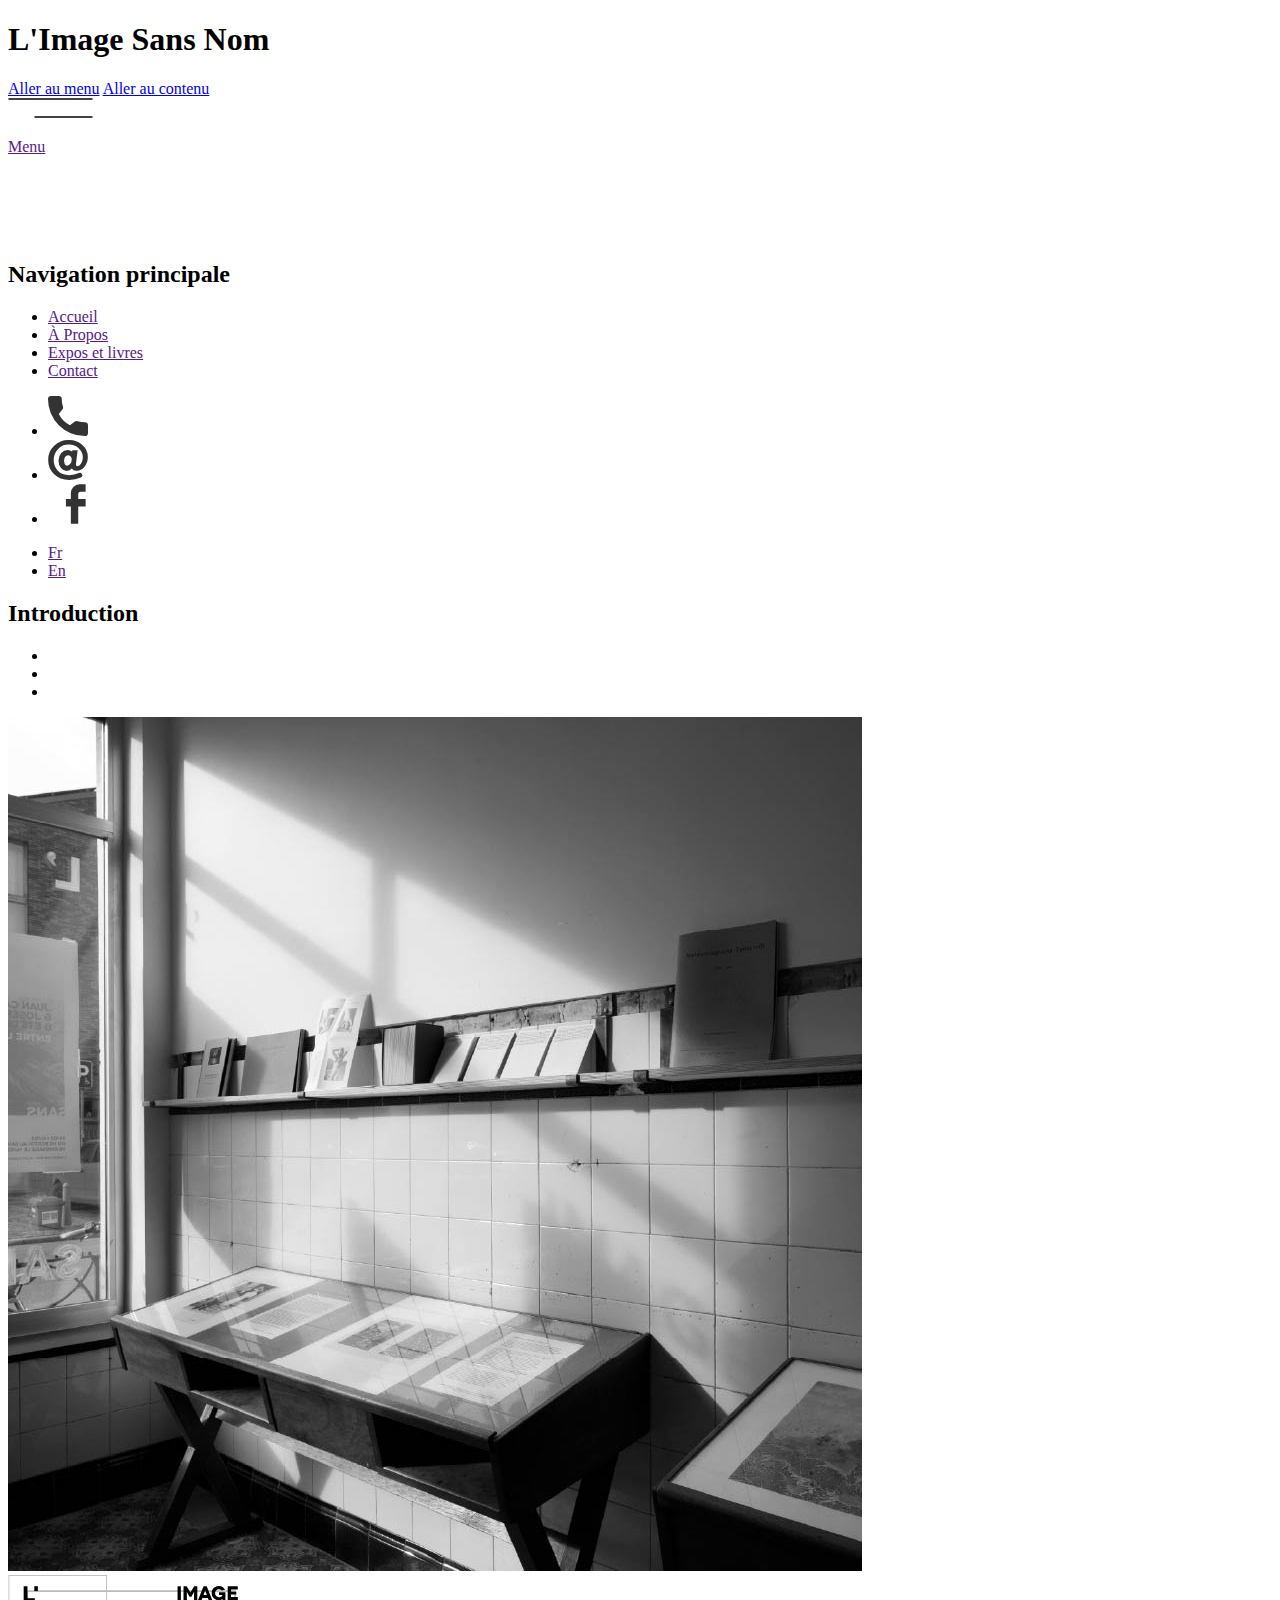
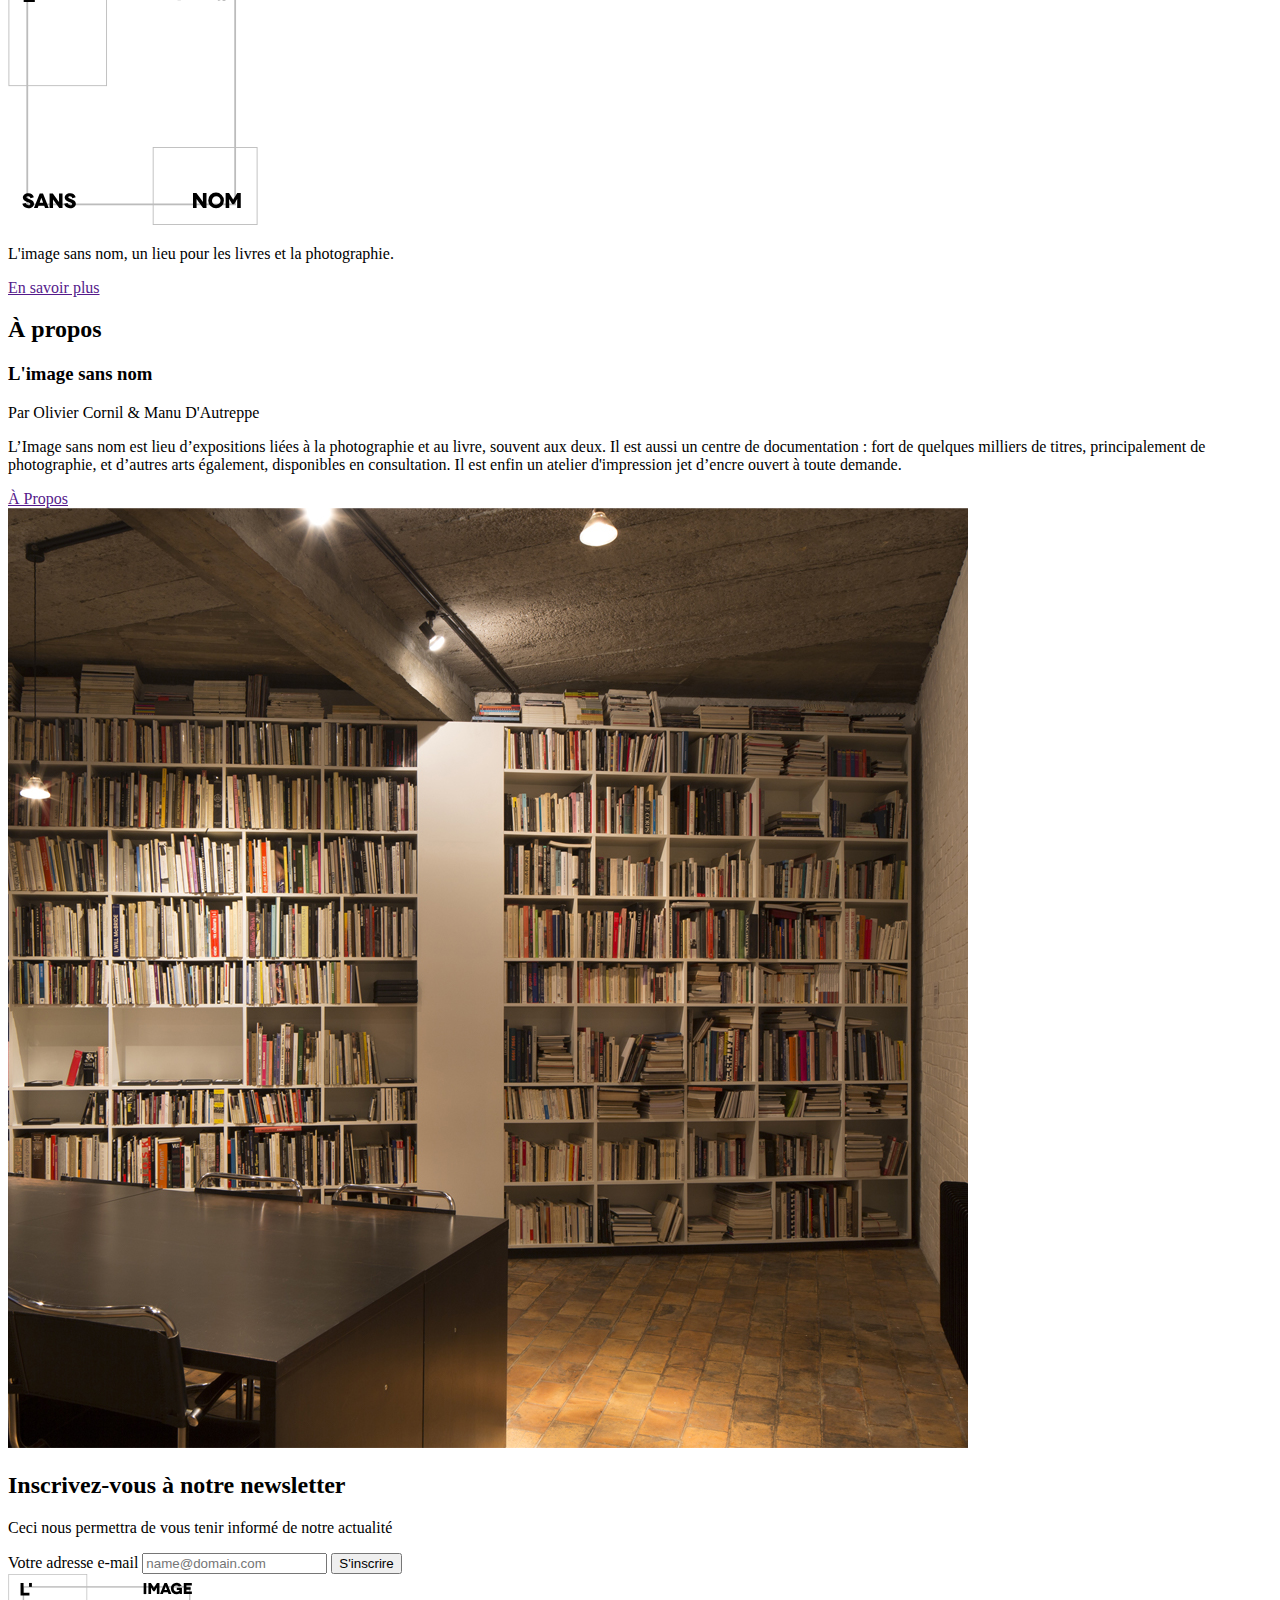
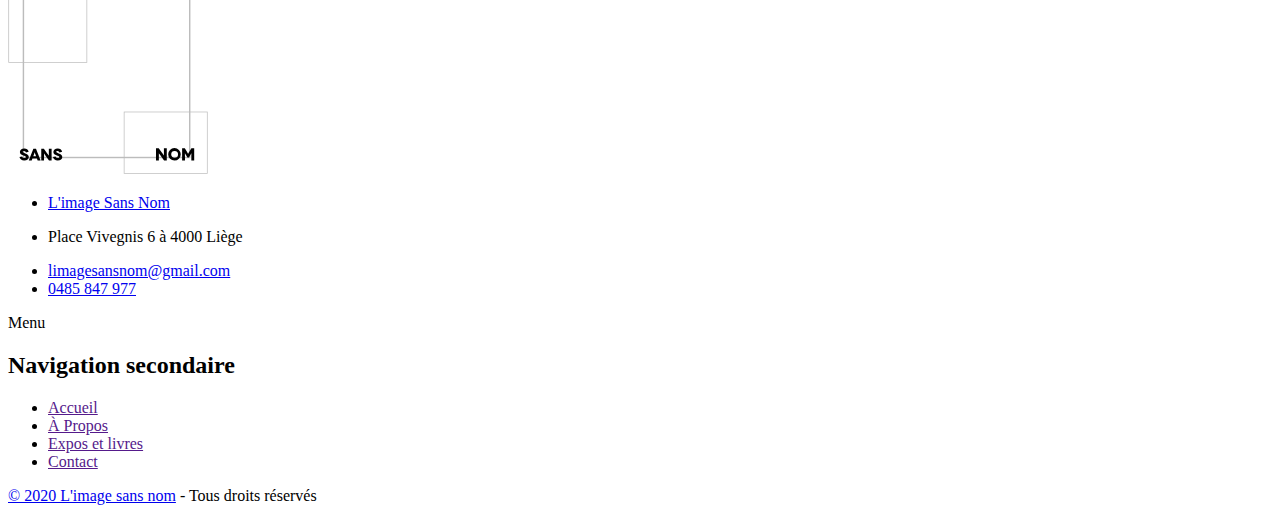
==== index.html @ 312d022f "index html with microdata" ====
<!DOCTYPE html>
<html lang="fr">
<head>
    <title>L'image sans nom - Accueil></title>
    <meta charset="UTF-8">
    <meta name="viewport"
          content="width=device-width, user-scalable=no, initial-scale=1.0, shrink-to-fit=no">
    <!--[if IE]>
    <meta http-equiv="X-UA-Compatible" content="IE=edge">
    <![endif]-->
    <meta name="author" content="Goran Schyns">
    <meta name="description"
          content="L’Image sans nom est lieu d’expositions liées à la photographie et au livre, souvent aux deux.">
    <meta name="keywords" content="L'image sans nom, photographie, livre, Liège, impression">
    <link rel="icon" href=""> <!-- Insérer le chemin vers l'icon .png -->
    <link rel="apple-touch-icon-precomposed" href=""> <!-- Insérer le chemin vers l'icon .png -->
    <!--[if IE]>
    <link rel="shortcut icon" href="">
    <![endif]-->  <!-- Insérer le chemin vers l'icon .ico -->
    <link rel="stylesheet" href=""> <!-- Insérer le chemin vers le css -->
</head>
<body>
<header>
    <h1 class="invisible">L'Image Sans Nom</h1>
    <div class="skip-links">
        <a href="#nav">Aller au menu</a>
        <a href="#main">Aller au contenu</a>
    </div>
    <div class="menu-link">
        <a href="">
            <svg id="Calque_1" data-name="Calque 1" xmlns="http://www.w3.org/2000/svg" viewBox="0 0 84 20" width="85"
                 height="20">
                <defs>
                    <style>.cls-1 {
                        fill: none;
                        stroke: #434343;
                        stroke-width: 2px;
                    }</style>
                </defs>
                <line id="Ligne_12" data-name="Ligne 12" class="cls-1" y1="1" x2="84" y2="1"/>
                <line id="Ligne_13" data-name="Ligne 13" class="cls-1" x1="26" y1="19" x2="84" y2="19"/>
            </svg>
            <p class="menu-link__text">Menu</p>
        </a>
    </div>
    <div class="hidden-side hidden">
        <svg id="Calque_2" data-name="Calque 2" xmlns="http://www.w3.org/2000/svg" viewBox="0 0 68.65 54.37" width="65"
             height="65">
            <defs>
                <style>.cls-2 {
                    fill: none;
                    stroke: #fff;
                    stroke-width: 2px;
                }</style>
            </defs>
            <line id="Ligne_15" data-name="Ligne 15" class="cls-2" x1="0.62" y1="53.59" x2="68.03" y2="0.79"/>
            <line id="Ligne_16" data-name="Ligne 16" class="cls-2" x1="0.62" y1="0.79" x2="68.03" y2="53.59"/>
        </svg>
        <div class="menu" id="nav">
            <nav class="main-nav">
                <h2 class="invisible">Navigation principale</h2>
                <ul class="main-nav__list">
                    <li class="main-nav__item">
                        <a href="" class="main-nav__link active " title="Accueil">Accueil</a>
                    </li>
                    <li>
                        <a href="" class="main-nav__link" title="À propos">À Propos</a>
                    </li>
                    <li>
                        <a href="" class="main-nav__link" title="Expos et livres">Expos et livres</a>
                    </li>
                    <li>
                        <a href="" class="main-nav__link" title="Contact">Contact</a>
                    </li>
                </ul>
            </nav>
        </div>
        <div class="social-networks">
            <ul class="social-networks__list">
                <li class="social-networks__item">
                    <a href="tel:+320485847977" class="social-networks__link" title="Téléphone">
                        <svg id="Calque_3" data-name="Calque 3" xmlns="http://www.w3.org/2000/svg"
                             viewBox="0 0 37.3 37.3" width="40" height="40">
                            <defs>
                                <style>.cls-3 {
                                    fill: #333;
                                }</style>
                            </defs>
                            <path class="cls-3"
                                  d="M35.74,25.24a21.46,21.46,0,0,1-6.65-1.06,2.86,2.86,0,0,0-.92-.15,2.92,2.92,0,0,0-2,.77L21.94,28A23.3,23.3,0,0,1,11.52,17.55l3.07-4.09a3,3,0,0,0,.74-3.05,21.23,21.23,0,0,1-1.06-6.66,3,3,0,0,0-3-3H4.43a3,3,0,0,0-3,3,34.34,34.34,0,0,0,34.31,34.3,3,3,0,0,0,3-3V28.23A3,3,0,0,0,35.74,25.24Z"
                                  transform="translate(-1.43 -0.75)"/>
                        </svg>
                    </a>
                </li>
                <li class="social-networks__item">
                    <a href="mailto:limagesansnom@gmail.com" class="social-networks__link" title="E-mail">
                        <svg id="Calque_4" data-name="Calque 4" xmlns="http://www.w3.org/2000/svg"
                             viewBox="0 0 37.55 37.89" width="40" height="40">
                            <defs>
                                <style>.cls-4 {
                                    fill: #333;
                                }</style>
                            </defs>
                            <path class="cls-4"
                                  d="M33.26,6.2A18.32,18.32,0,0,0,20.38,1.43,19.29,19.29,0,0,0,6.6,6.86,18.05,18.05,0,0,0,.9,20.38,18.56,18.56,0,0,0,6.32,33.72c3.6,3.71,8.52,5.59,14.62,5.59A27.65,27.65,0,0,0,31.81,37a2.33,2.33,0,0,0,1.25-3,2.28,2.28,0,0,0-2.14-1.44,2.23,2.23,0,0,0-.92.19,23.06,23.06,0,0,1-9.07,2,17.06,17.06,0,0,1-6.25-1.07A12.24,12.24,0,0,1,10,30.48,14.61,14.61,0,0,1,6.15,20.41a15.79,15.79,0,0,1,1-5.77,14.31,14.31,0,0,1,3.11-4.72A13.79,13.79,0,0,1,20.45,5.71a13.56,13.56,0,0,1,9.38,3.46,11.52,11.52,0,0,1,2.87,3.9,11.92,11.92,0,0,1,1,4.79,9.85,9.85,0,0,1-1.76,6c-1.16,1.58-2.38,2.38-3.64,2.38-.68,0-1-.37-1-1.1A20.75,20.75,0,0,1,27.37,23l1.44-11.76H23.87l-.32,1.15a6.43,6.43,0,0,0-4.14-1.54,8,8,0,0,0-6.12,2.84A10.57,10.57,0,0,0,10.75,21a10.58,10.58,0,0,0,2.26,7,6.87,6.87,0,0,0,5.43,2.69,6.22,6.22,0,0,0,4.85-2.38,5,5,0,0,0,4.47,2.28,9.56,9.56,0,0,0,7.52-3.79,13.79,13.79,0,0,0,3.16-9.13A15.17,15.17,0,0,0,33.26,6.2ZM21.87,24a3.82,3.82,0,0,1-3.13,1.76,2.25,2.25,0,0,1-2-1.3A6.34,6.34,0,0,1,16,21.23a6.46,6.46,0,0,1,1.07-3.85,3.17,3.17,0,0,1,2.65-1.47A3.29,3.29,0,0,1,22.13,17a4,4,0,0,1,1.06,2.93A6.72,6.72,0,0,1,21.87,24Z"
                                  transform="translate(-0.9 -1.42)"/>
                        </svg>
                    </a>
                </li>
                <li class="social-networks__item">
                    <a href="https://www.facebook.com/limagesansnom/" class="social-networks__link" title="Facebook">
                        <svg id="Calque_5" data-name="Calque 5" xmlns="http://www.w3.org/2000/svg" viewBox="0 0 40 40"
                             width="40" height="40">
                            <defs>
                                <style>.cls-5 {
                                    fill: #333;
                                }

                                .cls-6 {
                                    opacity: 0;
                                }</style>
                            </defs>
                            <path class="cls-5"
                                  d="M22.85,8.94v6.15H17.92v7.38h4.93V39.71h7.38V22.47h7.39V15.09H30.23V9.89a2.32,2.32,0,0,1,2.46-2.18h4.93V.32H31.46A8.72,8.72,0,0,0,22.85,8.94Z"/>
                            <rect class="cls-6" width="40" height="40"/>
                        </svg>
                    </a>
                </li>
            </ul>
        </div>
        <div class="lang">
            <ul class="lang__list">
                <li class="lang__item">
                    <a href="" class="lang__link" title="Français">Fr</a>
                </li>
                <li class="lang__item">
                    <span lang="en"><a href="" class="lang__link" title="English">En</a></span>
                </li>
            </ul>
        </div>
    </div>
</header>
<main id="main">
    <div class="gray-background"></div>
    <div class="intro">
        <h2 class="invisible"> Introduction</h2>
        <div class="intro-images">
            <div class="intro-images__nav">
                <ul class="intro-images__list">
                    <li class="intro-images__item">
                        <a href="" title="Image numéro 1" class="active intro-images__link"></a>
                    </li>
                    <li class="intro-images__item">
                        <a href="" title="Image numéro 2" class="intro-images__link"></a>
                    </li>
                    <li class="intro-images__item">
                        <a href="" title="Image numéro 3" class="intro-images__link"></a>
                    </li>
                </ul>
            </div>
            <div class="intro-images__image">
                <img src="./src/img/intro-img1.jpg" alt="Les locaux de L'Image Sans Nom" height="854" width="854">
            </div>
        </div>
        <div class="intro-logo">
            <svg id="Calque_6" data-name="Calque 6" xmlns="http://www.w3.org/2000/svg" viewBox="0 0 278 279" width="250"
                 height="250">
                <defs>
                    <style>.cls-7, .cls-8, .cls-9 {
                        fill: none;
                    }

                    .cls-8, .cls-9 {
                        stroke: #bcbcbc;
                    }

                    .cls-8 {
                        stroke-width: 2px;
                    }

                    .cls-10 {
                        isolation: isolate;
                    }</style>
                </defs>
                <g id="Groupe_13" data-name="Groupe 13">
                    <g id="Groupe_1" data-name="Groupe 1">
                        <g id="Rectangle_30" data-name="Rectangle 30">
                            <rect class="cls-7" x="20" y="17" width="234" height="240"/>
                            <rect class="cls-8" x="21" y="18" width="232" height="238"/>
                        </g>
                        <g id="Rectangle_31" data-name="Rectangle 31">
                            <rect class="cls-7" width="110" height="124"/>
                            <rect class="cls-9" x="0.5" y="0.5" width="109" height="123"/>
                        </g>
                        <g id="Rectangle_32" data-name="Rectangle 32">
                            <rect class="cls-7" x="161" y="192" width="117" height="87"/>
                            <rect class="cls-9" x="161.5" y="192.5" width="116" height="86"/>
                        </g>
                    </g>
                    <g id="Groupe_2" data-name="Groupe 2">
                        <g id="L_" data-name="L " class="cls-10">
                            <g class="cls-10">
                                <path d="M40.42,36.33v3.92H28V22.75h4.2V36.33Z" transform="translate(-11 -10.25)"/>
                                <path d="M39.87,22.75H43.8v5.43H39.87Z" transform="translate(-11 -10.25)"/>
                            </g>
                        </g>
                        <g id="IMAGE" class="cls-10">
                            <g class="cls-10">
                                <path d="M199.72,38.25V22.85h3.69v15.4Z" transform="translate(-11 -10.25)"/>
                                <path d="M221.78,22.85v15.4h-3.63V34.49c0-3.66.14-5.46.11-5.46h0s-1.25,2.11-1.38,2.33l-1.81,3.08h-1.91l-1.81-3.08C211.2,31.14,210,29,210,29h0s.12,1.8.12,5.46v3.76H206.4V22.85h3.48l2.88,4.66c1.13,1.83,1.3,2.22,1.32,2.22h0s.19-.39,1.32-2.22l2.88-4.66Z"
                                      transform="translate(-11 -10.25)"/>
                                <path d="M233.58,35.83h-6.1l-.88,2.42h-4l6.16-15.4h3.5l6.16,15.4h-4Zm-1.19-3.24-1.1-3c-.33-.88-.73-2.27-.75-2.27h0s-.42,1.39-.75,2.27l-1.1,3Z"
                                      transform="translate(-11 -10.25)"/>
                                <path d="M249.94,37a6.14,6.14,0,0,1-4.18,1.56,7.85,7.85,0,0,1-8-8,8,8,0,0,1,15-3.92l-3.76,1a4.37,4.37,0,0,0-3.24-1.43,4,4,0,0,0-4.13,4.36A4.14,4.14,0,0,0,246,35a3.86,3.86,0,0,0,4-2.42v0h-4.05v-3h7.19v8.71h-3.17c0-1,0-1.23,0-1.25Z"
                                      transform="translate(-11 -10.25)"/>
                                <path d="M267,34.79v3.46H255.71V22.85h11.2V26.3H259.4v2.53h5.88v3.24H259.4v2.72Z"
                                      transform="translate(-11 -10.25)"/>
                            </g>
                        </g>
                        <g id="SANS" class="cls-10">
                            <g class="cls-10">
                                <path d="M35.68,259.26a2.81,2.81,0,0,0-2.78-2.09c-1.15,0-1.82.57-1.82,1.21,0,1.06,1.61,1.45,3.57,2.16,2.39.88,4.89,2.24,4.89,5,0,2.94-2.53,5-6.27,5a6.88,6.88,0,0,1-6.81-4.87l3.7-1a3.49,3.49,0,0,0,3.27,2.43c1.38,0,2-.64,2-1.42,0-1.29-1.88-1.61-4.18-2.48-1.94-.74-4.17-1.8-4.17-4.63,0-2.5,2.53-4.78,6-4.78a6.4,6.4,0,0,1,6.28,4.42Z"
                                      transform="translate(-11 -10.25)"/>
                                <path d="M50.91,267.72H44.54l-.92,2.53H39.46l6.43-16.1h3.66L56,270.25H51.83Zm-1.24-3.38-1.16-3.13c-.34-.92-.75-2.37-.78-2.37h0s-.44,1.45-.78,2.37l-1.15,3.13Z"
                                      transform="translate(-11 -10.25)"/>
                                <path d="M71.33,254.15v16.1H67.7l-3.29-4.49c-1.47-2-3.64-5.08-3.66-5.08h0s0,2.49,0,6v3.57H56.89v-16.1h3.63l3.43,4.6c1,1.38,3.49,4.85,3.52,4.85h0s0-2.85,0-5.77v-3.68Z"
                                      transform="translate(-11 -10.25)"/>
                                <path d="M82.37,259.26a2.81,2.81,0,0,0-2.78-2.09c-1.15,0-1.82.57-1.82,1.21,0,1.06,1.61,1.45,3.57,2.16,2.39.88,4.89,2.24,4.89,5,0,2.94-2.52,5-6.27,5a6.88,6.88,0,0,1-6.81-4.87l3.7-1a3.49,3.49,0,0,0,3.27,2.43c1.38,0,2-.64,2-1.42,0-1.29-1.88-1.61-4.18-2.48-1.94-.74-4.17-1.8-4.17-4.63,0-2.5,2.53-4.78,6-4.78a6.4,6.4,0,0,1,6.28,4.42Z"
                                      transform="translate(-11 -10.25)"/>
                            </g>
                        </g>
                        <g id="NOM" class="cls-10">
                            <g class="cls-10">
                                <path d="M232,253.45v16.8h-3.8l-3.43-4.68c-1.54-2.11-3.79-5.31-3.82-5.31h0s0,2.6,0,6.27v3.72h-4v-16.8h3.8l3.57,4.8c1.08,1.44,3.65,5.06,3.67,5.06h0s0-3,0-6v-3.84Z"
                                      transform="translate(-11 -10.25)"/>
                                <path d="M242.7,253.11a8.74,8.74,0,1,1-8.72,8.74A8.58,8.58,0,0,1,242.7,253.11Zm0,13.49a4.76,4.76,0,1,0-4.52-4.75A4.4,4.4,0,0,0,242.7,266.6Z"
                                      transform="translate(-11 -10.25)"/>
                                <path d="M270.25,253.45v16.8h-4v-4.11c0-4,.14-5.95.12-5.95h0s-1.36,2.31-1.51,2.55l-2,3.36h-2.08l-2-3.36c-.15-.24-1.49-2.55-1.51-2.55h0s.12,2,.12,5.95v4.11h-4v-16.8h3.79l3.15,5.09c1.22,2,1.41,2.42,1.44,2.42h0s.22-.43,1.44-2.42l3.15-5.09Z"
                                      transform="translate(-11 -10.25)"/>
                            </g>
                        </g>
                    </g>
                </g>
            </svg>
        </div>
        <div class="intro-text">
            <div class="intro-text__paragraph">
                <p class="mid-underline"><span class="bold">L'image sans nom</span>, un lieu pour les livres et la
                    photographie.</p>
            </div>
            <div class="intro-text__link">
                <a href="" class="arrow-down">En savoir plus</a>
            </div>
        </div>
    </div>
    <div class="about">
        <h2 class="invisible">À propos</h2>
        <div class="about__text">
            <div class="about__intro">
                <h3 class="mid-underline bold">L'image sans nom</h3>
                <p class="small italic">Par Olivier Cornil & Manu D'Autreppe</p>
            </div>
            <div class="about__main">
                <p>L’Image sans nom est lieu d’expositions liées
                    à la photographie et au livre, souvent aux
                    deux. Il est aussi un centre de
                    documentation : fort de quelques milliers de
                    titres, principalement de photographie, et
                    d’autres arts également, disponibles en
                    consultation. Il est enfin un atelier
                    d'impression jet d’encre ouvert à toute
                    demande.</p>
            </div>
            <div class="about__link">
                <a href="" class="arrow-right">
                    À Propos
                </a>
            </div>
        </div>
        <div class="about__img">
            <img src="./src/img/about-img.jpg" alt="Bibliothèque de L'image Sans Nom" height="940" width="960">
        </div>
    </div>
</main>
<footer>
    <div class="subsription">
        <h2 class="subscription__title">Inscrivez-vous à notre newsletter</h2>
        <p class="subscription__intro italic">Ceci nous permettra de vous tenir informé de notre actualité</p>
        <div class="subscription__form">
            <form action="#">
                <label for="email" class="invisible">Votre adresse e-mail</label>
                <input type="email" id="email" name="email" placeholder="name@domain.com">
                <input type="submit" value="S'inscrire">
            </form>
        </div>
    </div>
    <div class="footer__main">
        <div class="footer__logo">
            <svg id="Calque_6" data-name="Calque 6" xmlns="http://www.w3.org/2000/svg" viewBox="0 0 278 279" width="200"
                 height="200">
                <defs>
                    <style>.cls-7, .cls-8, .cls-9 {
                        fill: none;
                    }

                    .cls-8, .cls-9 {
                        stroke: #bcbcbc;
                    }

                    .cls-8 {
                        stroke-width: 2px;
                    }

                    .cls-10 {
                        isolation: isolate;
                    }</style>
                </defs>
                <g id="Groupe_13" data-name="Groupe 13">
                    <g id="Groupe_1" data-name="Groupe 1">
                        <g id="Rectangle_30" data-name="Rectangle 30">
                            <rect class="cls-7" x="20" y="17" width="234" height="240"/>
                            <rect class="cls-8" x="21" y="18" width="232" height="238"/>
                        </g>
                        <g id="Rectangle_31" data-name="Rectangle 31">
                            <rect class="cls-7" width="110" height="124"/>
                            <rect class="cls-9" x="0.5" y="0.5" width="109" height="123"/>
                        </g>
                        <g id="Rectangle_32" data-name="Rectangle 32">
                            <rect class="cls-7" x="161" y="192" width="117" height="87"/>
                            <rect class="cls-9" x="161.5" y="192.5" width="116" height="86"/>
                        </g>
                    </g>
                    <g id="Groupe_2" data-name="Groupe 2">
                        <g id="L_" data-name="L " class="cls-10">
                            <g class="cls-10">
                                <path d="M40.42,36.33v3.92H28V22.75h4.2V36.33Z" transform="translate(-11 -10.25)"/>
                                <path d="M39.87,22.75H43.8v5.43H39.87Z" transform="translate(-11 -10.25)"/>
                            </g>
                        </g>
                        <g id="IMAGE" class="cls-10">
                            <g class="cls-10">
                                <path d="M199.72,38.25V22.85h3.69v15.4Z" transform="translate(-11 -10.25)"/>
                                <path d="M221.78,22.85v15.4h-3.63V34.49c0-3.66.14-5.46.11-5.46h0s-1.25,2.11-1.38,2.33l-1.81,3.08h-1.91l-1.81-3.08C211.2,31.14,210,29,210,29h0s.12,1.8.12,5.46v3.76H206.4V22.85h3.48l2.88,4.66c1.13,1.83,1.3,2.22,1.32,2.22h0s.19-.39,1.32-2.22l2.88-4.66Z"
                                      transform="translate(-11 -10.25)"/>
                                <path d="M233.58,35.83h-6.1l-.88,2.42h-4l6.16-15.4h3.5l6.16,15.4h-4Zm-1.19-3.24-1.1-3c-.33-.88-.73-2.27-.75-2.27h0s-.42,1.39-.75,2.27l-1.1,3Z"
                                      transform="translate(-11 -10.25)"/>
                                <path d="M249.94,37a6.14,6.14,0,0,1-4.18,1.56,7.85,7.85,0,0,1-8-8,8,8,0,0,1,15-3.92l-3.76,1a4.37,4.37,0,0,0-3.24-1.43,4,4,0,0,0-4.13,4.36A4.14,4.14,0,0,0,246,35a3.86,3.86,0,0,0,4-2.42v0h-4.05v-3h7.19v8.71h-3.17c0-1,0-1.23,0-1.25Z"
                                      transform="translate(-11 -10.25)"/>
                                <path d="M267,34.79v3.46H255.71V22.85h11.2V26.3H259.4v2.53h5.88v3.24H259.4v2.72Z"
                                      transform="translate(-11 -10.25)"/>
                            </g>
                        </g>
                        <g id="SANS" class="cls-10">
                            <g class="cls-10">
                                <path d="M35.68,259.26a2.81,2.81,0,0,0-2.78-2.09c-1.15,0-1.82.57-1.82,1.21,0,1.06,1.61,1.45,3.57,2.16,2.39.88,4.89,2.24,4.89,5,0,2.94-2.53,5-6.27,5a6.88,6.88,0,0,1-6.81-4.87l3.7-1a3.49,3.49,0,0,0,3.27,2.43c1.38,0,2-.64,2-1.42,0-1.29-1.88-1.61-4.18-2.48-1.94-.74-4.17-1.8-4.17-4.63,0-2.5,2.53-4.78,6-4.78a6.4,6.4,0,0,1,6.28,4.42Z"
                                      transform="translate(-11 -10.25)"/>
                                <path d="M50.91,267.72H44.54l-.92,2.53H39.46l6.43-16.1h3.66L56,270.25H51.83Zm-1.24-3.38-1.16-3.13c-.34-.92-.75-2.37-.78-2.37h0s-.44,1.45-.78,2.37l-1.15,3.13Z"
                                      transform="translate(-11 -10.25)"/>
                                <path d="M71.33,254.15v16.1H67.7l-3.29-4.49c-1.47-2-3.64-5.08-3.66-5.08h0s0,2.49,0,6v3.57H56.89v-16.1h3.63l3.43,4.6c1,1.38,3.49,4.85,3.52,4.85h0s0-2.85,0-5.77v-3.68Z"
                                      transform="translate(-11 -10.25)"/>
                                <path d="M82.37,259.26a2.81,2.81,0,0,0-2.78-2.09c-1.15,0-1.82.57-1.82,1.21,0,1.06,1.61,1.45,3.57,2.16,2.39.88,4.89,2.24,4.89,5,0,2.94-2.52,5-6.27,5a6.88,6.88,0,0,1-6.81-4.87l3.7-1a3.49,3.49,0,0,0,3.27,2.43c1.38,0,2-.64,2-1.42,0-1.29-1.88-1.61-4.18-2.48-1.94-.74-4.17-1.8-4.17-4.63,0-2.5,2.53-4.78,6-4.78a6.4,6.4,0,0,1,6.28,4.42Z"
                                      transform="translate(-11 -10.25)"/>
                            </g>
                        </g>
                        <g id="NOM" class="cls-10">
                            <g class="cls-10">
                                <path d="M232,253.45v16.8h-3.8l-3.43-4.68c-1.54-2.11-3.79-5.31-3.82-5.31h0s0,2.6,0,6.27v3.72h-4v-16.8h3.8l3.57,4.8c1.08,1.44,3.65,5.06,3.67,5.06h0s0-3,0-6v-3.84Z"
                                      transform="translate(-11 -10.25)"/>
                                <path d="M242.7,253.11a8.74,8.74,0,1,1-8.72,8.74A8.58,8.58,0,0,1,242.7,253.11Zm0,13.49a4.76,4.76,0,1,0-4.52-4.75A4.4,4.4,0,0,0,242.7,266.6Z"
                                      transform="translate(-11 -10.25)"/>
                                <path d="M270.25,253.45v16.8h-4v-4.11c0-4,.14-5.95.12-5.95h0s-1.36,2.31-1.51,2.55l-2,3.36h-2.08l-2-3.36c-.15-.24-1.49-2.55-1.51-2.55h0s.12,2,.12,5.95v4.11h-4v-16.8h3.79l3.15,5.09c1.22,2,1.41,2.42,1.44,2.42h0s.22-.43,1.44-2.42l3.15-5.09Z"
                                      transform="translate(-11 -10.25)"/>
                            </g>
                        </g>
                    </g>
                </g>
            </svg>
        </div>
        <div class="footer__links">
            <ul class="links__list">
                <li class="links__item">
                    <a href="#" class="links__link">L'image Sans Nom</a>
                </li>
                <li class="links__item">
                    <p class="links__link">Place Vivegnis 6 à 4000 Liège</p>
                </li>
                <li class="links__item">
                    <a href="mailto:limagesansnom@gmail.com" class="links__link">limagesansnom@gmail.com</a>
                </li>
                <li class="links__item">
                    <a href="tel:0485847977" class="links__link">0485 847 977</a>
                </li>
            </ul>
        </div>
        <div class="footer__menu">
            <p class="menu__intro">Menu</p>
            <nav class="footer-nav">
                <h2 class="invisible">Navigation secondaire</h2>
                <ul class="footer-nav__list">
                    <li class="footer-nav__item">
                        <a href="" class="footer-nav__link" title="Accueil">Accueil</a>
                    </li>
                    <li>
                        <a href="" class="footer-nav__link" title="À propos">À Propos</a>
                    </li>
                    <li>
                        <a href="" class="footer-nav__link" title="Expos et livres">Expos et livres</a>
                    </li>
                    <li>
                        <a href="" class="footer-nav__link" title="Contact">Contact</a>
                    </li>
                </ul>
            </nav>
        </div>
        <div class="legal-text">
            <p><a href="#">© 2020 L'image sans nom</a> - Tous droits réservés</p>
        </div>
    </div>
</footer>
</body>
</html>
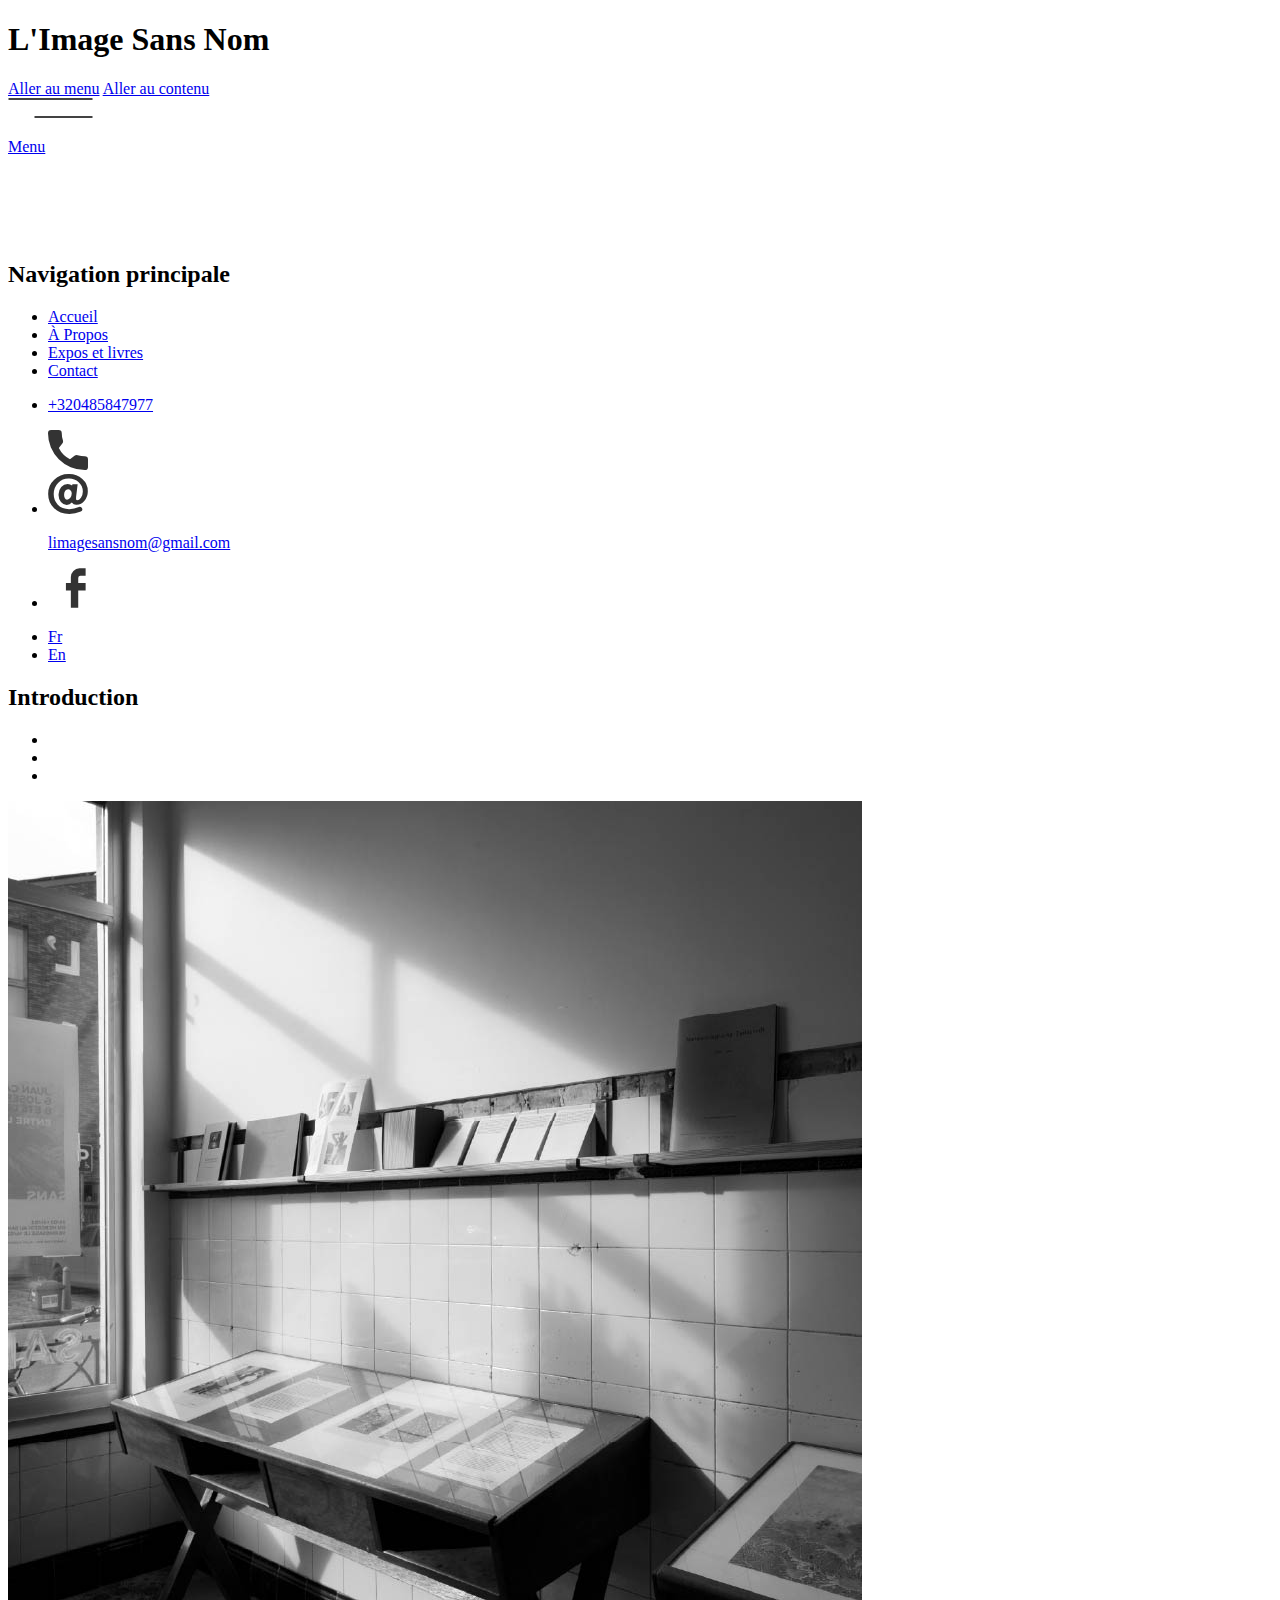
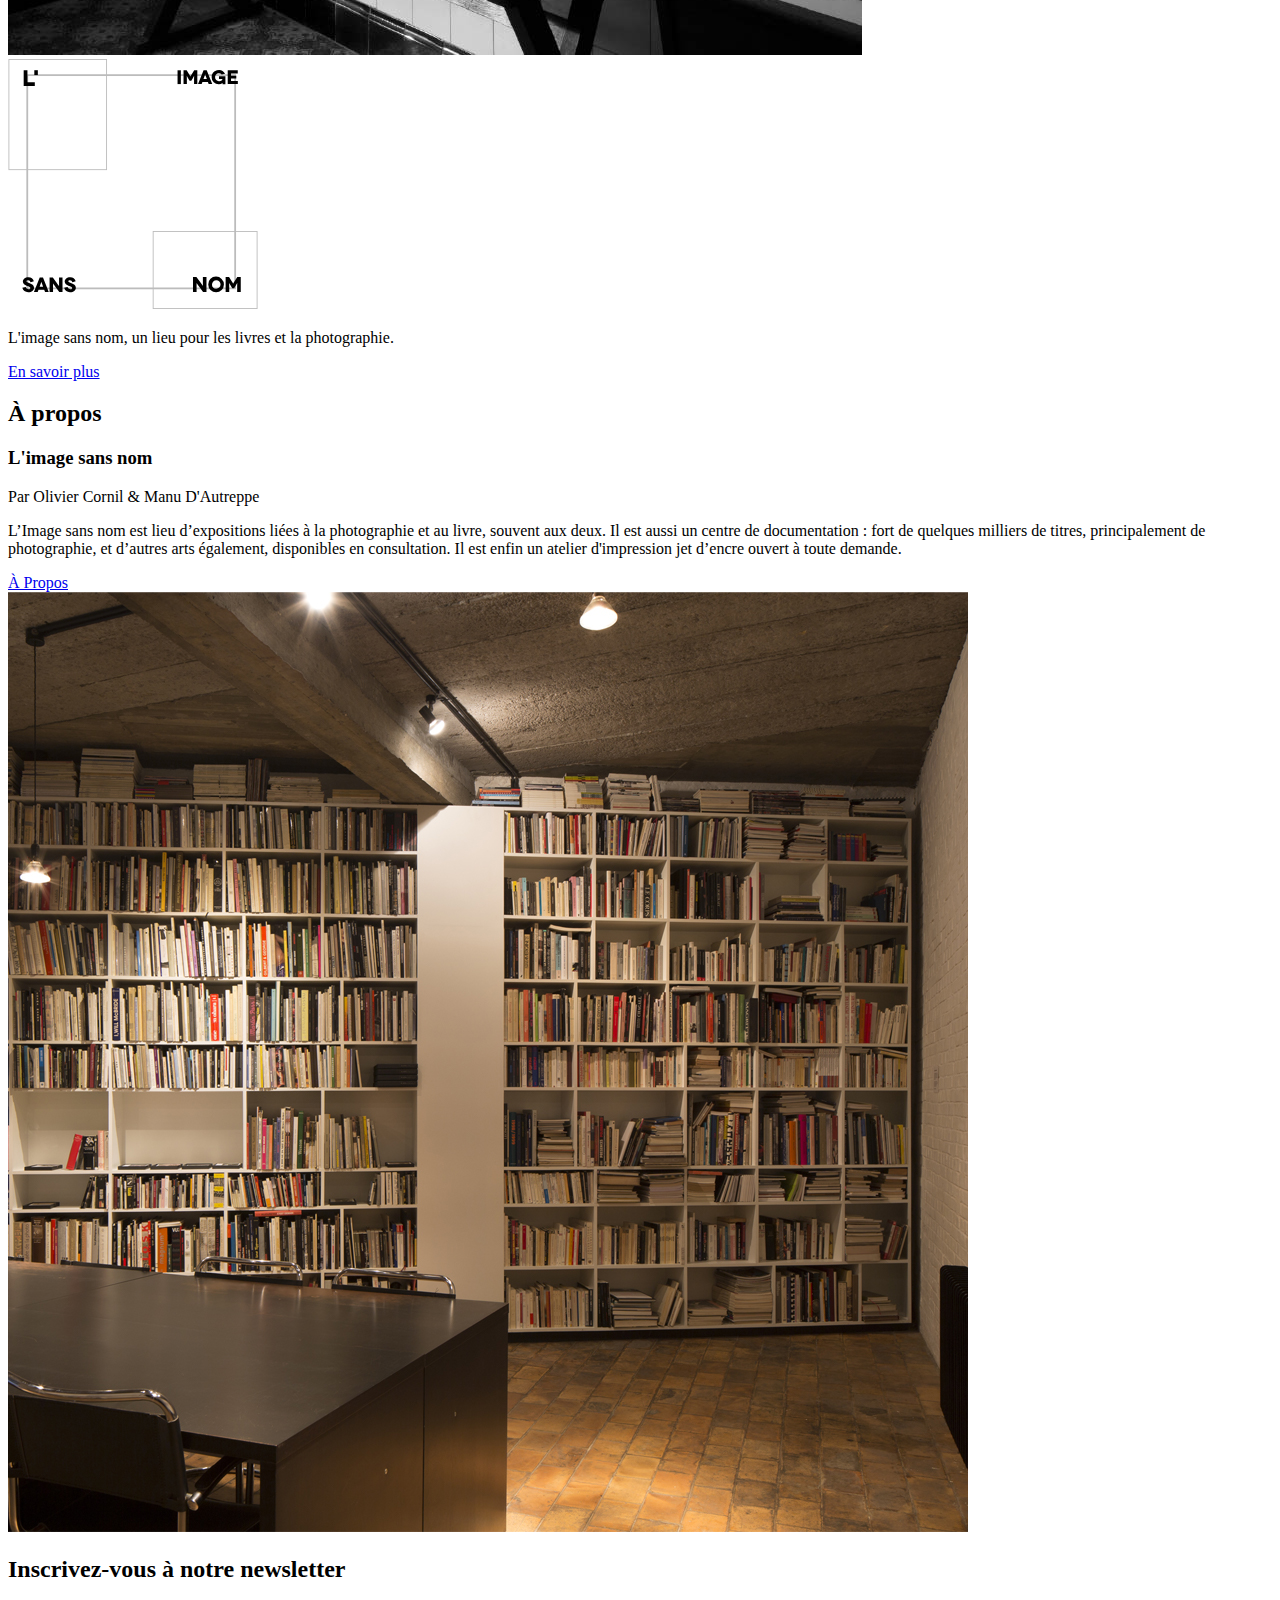
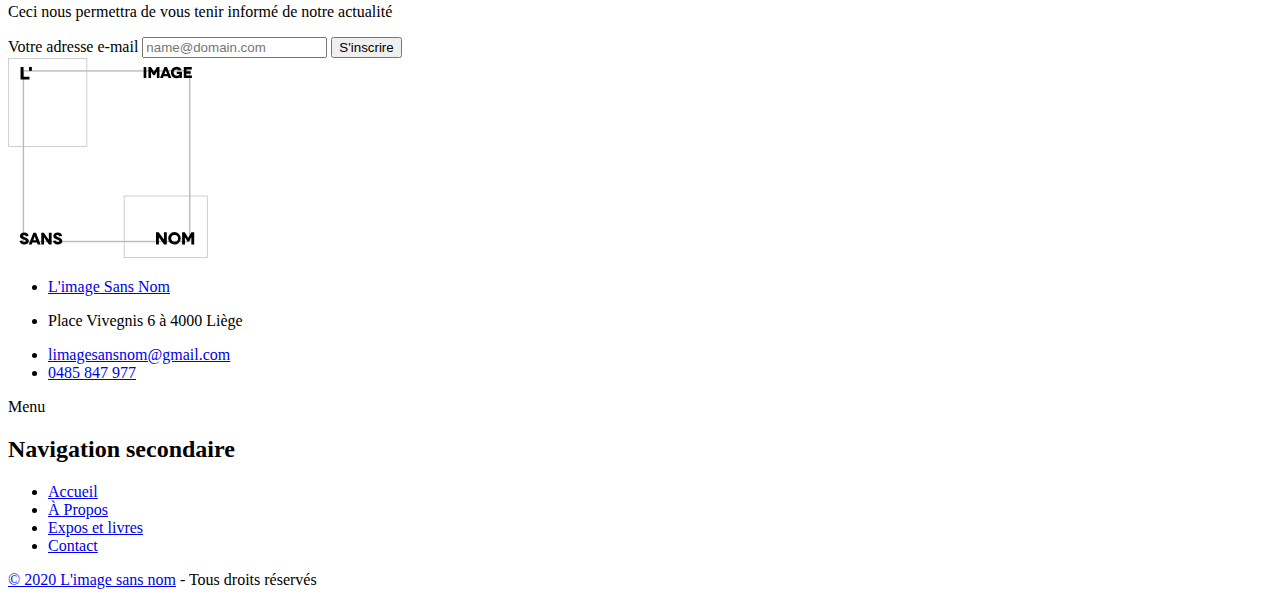
==== commit ae89be66: "index html with microdata" ====
--- a/index.html
+++ b/index.html
@@ -4,7 +4,7 @@
     <title>L'image sans nom - Accueil></title>
     <meta charset="UTF-8">
     <meta name="viewport"
-          content="width=device-width, user-scalable=no, initial-scale=1.0, shrink-to-fit=no">
+          content="width=device-width, initial-scale=1.0, shrink-to-fit=no">
     <!--[if IE]>
     <meta http-equiv="X-UA-Compatible" content="IE=edge">
     <![endif]-->
@@ -19,16 +19,16 @@
     <![endif]-->  <!-- Insérer le chemin vers l'icon .ico -->
     <link rel="stylesheet" href=""> <!-- Insérer le chemin vers le css -->
 </head>
-<body>
+<body itemscope itemtype="https://schema.org/Organization">
 <header>
-    <h1 class="invisible">L'Image Sans Nom</h1>
+    <h1 class="invisible" itemprop="name">L'Image Sans Nom</h1>
     <div class="skip-links">
         <a href="#nav">Aller au menu</a>
         <a href="#main">Aller au contenu</a>
     </div>
     <div class="menu-link">
-        <a href="">
-            <svg id="Calque_1" data-name="Calque 1" xmlns="http://www.w3.org/2000/svg" viewBox="0 0 84 20" width="85"
+        <a href="#">
+            <svg data-name="Calque 1" xmlns="http://www.w3.org/2000/svg" viewBox="0 0 84 20" width="85"
                  height="20">
                 <defs>
                     <style>.cls-1 {
@@ -37,14 +37,14 @@
                         stroke-width: 2px;
                     }</style>
                 </defs>
-                <line id="Ligne_12" data-name="Ligne 12" class="cls-1" y1="1" x2="84" y2="1"/>
-                <line id="Ligne_13" data-name="Ligne 13" class="cls-1" x1="26" y1="19" x2="84" y2="19"/>
+                <line data-name="Ligne 12" class="cls-1" y1="1" x2="84" y2="1"/>
+                <line data-name="Ligne 13" class="cls-1" x1="26" y1="19" x2="84" y2="19"/>
             </svg>
             <p class="menu-link__text">Menu</p>
         </a>
     </div>
     <div class="hidden-side hidden">
-        <svg id="Calque_2" data-name="Calque 2" xmlns="http://www.w3.org/2000/svg" viewBox="0 0 68.65 54.37" width="65"
+        <svg data-name="Calque 2" xmlns="http://www.w3.org/2000/svg" viewBox="0 0 68.65 54.37" width="65"
              height="65">
             <defs>
                 <style>.cls-2 {
@@ -53,24 +53,24 @@
                     stroke-width: 2px;
                 }</style>
             </defs>
-            <line id="Ligne_15" data-name="Ligne 15" class="cls-2" x1="0.62" y1="53.59" x2="68.03" y2="0.79"/>
-            <line id="Ligne_16" data-name="Ligne 16" class="cls-2" x1="0.62" y1="0.79" x2="68.03" y2="53.59"/>
+            <line data-name="Ligne 15" class="cls-2" x1="0.62" y1="53.59" x2="68.03" y2="0.79"/>
+            <line data-name="Ligne 16" class="cls-2" x1="0.62" y1="0.79" x2="68.03" y2="53.59"/>
         </svg>
         <div class="menu" id="nav">
             <nav class="main-nav">
                 <h2 class="invisible">Navigation principale</h2>
                 <ul class="main-nav__list">
                     <li class="main-nav__item">
-                        <a href="" class="main-nav__link active " title="Accueil">Accueil</a>
-                    </li>
-                    <li>
-                        <a href="" class="main-nav__link" title="À propos">À Propos</a>
-                    </li>
-                    <li>
-                        <a href="" class="main-nav__link" title="Expos et livres">Expos et livres</a>
-                    </li>
-                    <li>
-                        <a href="" class="main-nav__link" title="Contact">Contact</a>
+                        <a href="#" class="main-nav__link active " title="Accueil">Accueil</a>
+                    </li>
+                    <li>
+                        <a href="#" class="main-nav__link" title="À propos">À Propos</a>
+                    </li>
+                    <li>
+                        <a href="#" class="main-nav__link" title="Expos et livres">Expos et livres</a>
+                    </li>
+                    <li>
+                        <a href="#" class="main-nav__link" title="Contact">Contact</a>
                     </li>
                 </ul>
             </nav>
@@ -79,7 +79,8 @@
             <ul class="social-networks__list">
                 <li class="social-networks__item">
                     <a href="tel:+320485847977" class="social-networks__link" title="Téléphone">
-                        <svg id="Calque_3" data-name="Calque 3" xmlns="http://www.w3.org/2000/svg"
+                        <p class="invisible" itemprop="phone">+320485847977</p>
+                        <svg data-name="Calque 3" xmlns="http://www.w3.org/2000/svg"
                              viewBox="0 0 37.3 37.3" width="40" height="40">
                             <defs>
                                 <style>.cls-3 {
@@ -94,7 +95,7 @@
                 </li>
                 <li class="social-networks__item">
                     <a href="mailto:limagesansnom@gmail.com" class="social-networks__link" title="E-mail">
-                        <svg id="Calque_4" data-name="Calque 4" xmlns="http://www.w3.org/2000/svg"
+                        <svg data-name="Calque 4" xmlns="http://www.w3.org/2000/svg"
                              viewBox="0 0 37.55 37.89" width="40" height="40">
                             <defs>
                                 <style>.cls-4 {
@@ -105,11 +106,12 @@
                                   d="M33.26,6.2A18.32,18.32,0,0,0,20.38,1.43,19.29,19.29,0,0,0,6.6,6.86,18.05,18.05,0,0,0,.9,20.38,18.56,18.56,0,0,0,6.32,33.72c3.6,3.71,8.52,5.59,14.62,5.59A27.65,27.65,0,0,0,31.81,37a2.33,2.33,0,0,0,1.25-3,2.28,2.28,0,0,0-2.14-1.44,2.23,2.23,0,0,0-.92.19,23.06,23.06,0,0,1-9.07,2,17.06,17.06,0,0,1-6.25-1.07A12.24,12.24,0,0,1,10,30.48,14.61,14.61,0,0,1,6.15,20.41a15.79,15.79,0,0,1,1-5.77,14.31,14.31,0,0,1,3.11-4.72A13.79,13.79,0,0,1,20.45,5.71a13.56,13.56,0,0,1,9.38,3.46,11.52,11.52,0,0,1,2.87,3.9,11.92,11.92,0,0,1,1,4.79,9.85,9.85,0,0,1-1.76,6c-1.16,1.58-2.38,2.38-3.64,2.38-.68,0-1-.37-1-1.1A20.75,20.75,0,0,1,27.37,23l1.44-11.76H23.87l-.32,1.15a6.43,6.43,0,0,0-4.14-1.54,8,8,0,0,0-6.12,2.84A10.57,10.57,0,0,0,10.75,21a10.58,10.58,0,0,0,2.26,7,6.87,6.87,0,0,0,5.43,2.69,6.22,6.22,0,0,0,4.85-2.38,5,5,0,0,0,4.47,2.28,9.56,9.56,0,0,0,7.52-3.79,13.79,13.79,0,0,0,3.16-9.13A15.17,15.17,0,0,0,33.26,6.2ZM21.87,24a3.82,3.82,0,0,1-3.13,1.76,2.25,2.25,0,0,1-2-1.3A6.34,6.34,0,0,1,16,21.23a6.46,6.46,0,0,1,1.07-3.85,3.17,3.17,0,0,1,2.65-1.47A3.29,3.29,0,0,1,22.13,17a4,4,0,0,1,1.06,2.93A6.72,6.72,0,0,1,21.87,24Z"
                                   transform="translate(-0.9 -1.42)"/>
                         </svg>
+                        <p class="invisible" itemprop="mail">limagesansnom@gmail.com</p>
                     </a>
                 </li>
                 <li class="social-networks__item">
                     <a href="https://www.facebook.com/limagesansnom/" class="social-networks__link" title="Facebook">
-                        <svg id="Calque_5" data-name="Calque 5" xmlns="http://www.w3.org/2000/svg" viewBox="0 0 40 40"
+                        <svg data-name="Calque 5" xmlns="http://www.w3.org/2000/svg" viewBox="0 0 40 40"
                              width="40" height="40">
                             <defs>
                                 <style>.cls-5 {
@@ -131,10 +133,10 @@
         <div class="lang">
             <ul class="lang__list">
                 <li class="lang__item">
-                    <a href="" class="lang__link" title="Français">Fr</a>
+                    <a href="#" class="lang__link" title="Français">Fr</a>
                 </li>
                 <li class="lang__item">
-                    <span lang="en"><a href="" class="lang__link" title="English">En</a></span>
+                    <span lang="en"><a href="#" class="lang__link" title="English">En</a></span>
                 </li>
             </ul>
         </div>
@@ -148,13 +150,13 @@
             <div class="intro-images__nav">
                 <ul class="intro-images__list">
                     <li class="intro-images__item">
-                        <a href="" title="Image numéro 1" class="active intro-images__link"></a>
+                        <a href="#" title="Image numéro 1" class="active intro-images__link"></a>
                     </li>
                     <li class="intro-images__item">
-                        <a href="" title="Image numéro 2" class="intro-images__link"></a>
+                        <a href="#" title="Image numéro 2" class="intro-images__link"></a>
                     </li>
                     <li class="intro-images__item">
-                        <a href="" title="Image numéro 3" class="intro-images__link"></a>
+                        <a href="#" title="Image numéro 3" class="intro-images__link"></a>
                     </li>
                 </ul>
             </div>
@@ -162,8 +164,8 @@
                 <img src="./src/img/intro-img1.jpg" alt="Les locaux de L'Image Sans Nom" height="854" width="854">
             </div>
         </div>
-        <div class="intro-logo">
-            <svg id="Calque_6" data-name="Calque 6" xmlns="http://www.w3.org/2000/svg" viewBox="0 0 278 279" width="250"
+        <div class="intro-logo" itemprop="logo">
+            <svg data-name="Calque 6" xmlns="http://www.w3.org/2000/svg" viewBox="0 0 278 279" width="250"
                  height="250">
                 <defs>
                     <style>.cls-7, .cls-8, .cls-9 {
@@ -182,29 +184,29 @@
                         isolation: isolate;
                     }</style>
                 </defs>
-                <g id="Groupe_13" data-name="Groupe 13">
-                    <g id="Groupe_1" data-name="Groupe 1">
-                        <g id="Rectangle_30" data-name="Rectangle 30">
+                <g data-name="Groupe 13">
+                    <g data-name="Groupe 1">
+                        <g data-name="Rectangle 31">
                             <rect class="cls-7" x="20" y="17" width="234" height="240"/>
                             <rect class="cls-8" x="21" y="18" width="232" height="238"/>
                         </g>
-                        <g id="Rectangle_31" data-name="Rectangle 31">
+                        <g data-name="Rectangle 33">
                             <rect class="cls-7" width="110" height="124"/>
                             <rect class="cls-9" x="0.5" y="0.5" width="109" height="123"/>
                         </g>
-                        <g id="Rectangle_32" data-name="Rectangle 32">
+                        <g data-name="Rectangle 35">
                             <rect class="cls-7" x="161" y="192" width="117" height="87"/>
                             <rect class="cls-9" x="161.5" y="192.5" width="116" height="86"/>
                         </g>
                     </g>
-                    <g id="Groupe_2" data-name="Groupe 2">
-                        <g id="L_" data-name="L " class="cls-10">
+                    <g data-name="Groupe 2">
+                        <g data-name="L " class="cls-10">
                             <g class="cls-10">
                                 <path d="M40.42,36.33v3.92H28V22.75h4.2V36.33Z" transform="translate(-11 -10.25)"/>
                                 <path d="M39.87,22.75H43.8v5.43H39.87Z" transform="translate(-11 -10.25)"/>
                             </g>
                         </g>
-                        <g id="IMAGE" class="cls-10">
+                        <g class="cls-10">
                             <g class="cls-10">
                                 <path d="M199.72,38.25V22.85h3.69v15.4Z" transform="translate(-11 -10.25)"/>
                                 <path d="M221.78,22.85v15.4h-3.63V34.49c0-3.66.14-5.46.11-5.46h0s-1.25,2.11-1.38,2.33l-1.81,3.08h-1.91l-1.81-3.08C211.2,31.14,210,29,210,29h0s.12,1.8.12,5.46v3.76H206.4V22.85h3.48l2.88,4.66c1.13,1.83,1.3,2.22,1.32,2.22h0s.19-.39,1.32-2.22l2.88-4.66Z"
@@ -217,7 +219,7 @@
                                       transform="translate(-11 -10.25)"/>
                             </g>
                         </g>
-                        <g id="SANS" class="cls-10">
+                        <g class="cls-10">
                             <g class="cls-10">
                                 <path d="M35.68,259.26a2.81,2.81,0,0,0-2.78-2.09c-1.15,0-1.82.57-1.82,1.21,0,1.06,1.61,1.45,3.57,2.16,2.39.88,4.89,2.24,4.89,5,0,2.94-2.53,5-6.27,5a6.88,6.88,0,0,1-6.81-4.87l3.7-1a3.49,3.49,0,0,0,3.27,2.43c1.38,0,2-.64,2-1.42,0-1.29-1.88-1.61-4.18-2.48-1.94-.74-4.17-1.8-4.17-4.63,0-2.5,2.53-4.78,6-4.78a6.4,6.4,0,0,1,6.28,4.42Z"
                                       transform="translate(-11 -10.25)"/>
@@ -229,7 +231,7 @@
                                       transform="translate(-11 -10.25)"/>
                             </g>
                         </g>
-                        <g id="NOM" class="cls-10">
+                        <g class="cls-10">
                             <g class="cls-10">
                                 <path d="M232,253.45v16.8h-3.8l-3.43-4.68c-1.54-2.11-3.79-5.31-3.82-5.31h0s0,2.6,0,6.27v3.72h-4v-16.8h3.8l3.57,4.8c1.08,1.44,3.65,5.06,3.67,5.06h0s0-3,0-6v-3.84Z"
                                       transform="translate(-11 -10.25)"/>
@@ -249,7 +251,7 @@
                     photographie.</p>
             </div>
             <div class="intro-text__link">
-                <a href="" class="arrow-down">En savoir plus</a>
+                <a href="#" class="arrow-down">En savoir plus</a>
             </div>
         </div>
     </div>
@@ -258,7 +260,7 @@
         <div class="about__text">
             <div class="about__intro">
                 <h3 class="mid-underline bold">L'image sans nom</h3>
-                <p class="small italic">Par Olivier Cornil & Manu D'Autreppe</p>
+                <p class="small italic">Par <span itemprop="funder">Olivier Cornil & Manu D'Autreppe</span></p>
             </div>
             <div class="about__main">
                 <p>L’Image sans nom est lieu d’expositions liées
@@ -272,7 +274,7 @@
                     demande.</p>
             </div>
             <div class="about__link">
-                <a href="" class="arrow-right">
+                <a href="#" class="arrow-right">
                     À Propos
                 </a>
             </div>
@@ -296,7 +298,7 @@
     </div>
     <div class="footer__main">
         <div class="footer__logo">
-            <svg id="Calque_6" data-name="Calque 6" xmlns="http://www.w3.org/2000/svg" viewBox="0 0 278 279" width="200"
+            <svg data-name="Calque 7" xmlns="http://www.w3.org/2000/svg" viewBox="0 0 278 279" width="200"
                  height="200">
                 <defs>
                     <style>.cls-7, .cls-8, .cls-9 {
@@ -315,29 +317,29 @@
                         isolation: isolate;
                     }</style>
                 </defs>
-                <g id="Groupe_13" data-name="Groupe 13">
-                    <g id="Groupe_1" data-name="Groupe 1">
-                        <g id="Rectangle_30" data-name="Rectangle 30">
+                <g data-name="Groupe 13">
+                    <g data-name="Groupe 1">
+                        <g data-name="Rectangle 30">
                             <rect class="cls-7" x="20" y="17" width="234" height="240"/>
                             <rect class="cls-8" x="21" y="18" width="232" height="238"/>
                         </g>
-                        <g id="Rectangle_31" data-name="Rectangle 31">
+                        <g data-name="Rectangle 31">
                             <rect class="cls-7" width="110" height="124"/>
                             <rect class="cls-9" x="0.5" y="0.5" width="109" height="123"/>
                         </g>
-                        <g id="Rectangle_32" data-name="Rectangle 32">
+                        <g data-name="Rectangle 32">
                             <rect class="cls-7" x="161" y="192" width="117" height="87"/>
                             <rect class="cls-9" x="161.5" y="192.5" width="116" height="86"/>
                         </g>
                     </g>
-                    <g id="Groupe_2" data-name="Groupe 2">
-                        <g id="L_" data-name="L " class="cls-10">
+                    <g data-name="Groupe 2">
+                        <g data-name="L " class="cls-10">
                             <g class="cls-10">
                                 <path d="M40.42,36.33v3.92H28V22.75h4.2V36.33Z" transform="translate(-11 -10.25)"/>
                                 <path d="M39.87,22.75H43.8v5.43H39.87Z" transform="translate(-11 -10.25)"/>
                             </g>
                         </g>
-                        <g id="IMAGE" class="cls-10">
+                        <g class="cls-10">
                             <g class="cls-10">
                                 <path d="M199.72,38.25V22.85h3.69v15.4Z" transform="translate(-11 -10.25)"/>
                                 <path d="M221.78,22.85v15.4h-3.63V34.49c0-3.66.14-5.46.11-5.46h0s-1.25,2.11-1.38,2.33l-1.81,3.08h-1.91l-1.81-3.08C211.2,31.14,210,29,210,29h0s.12,1.8.12,5.46v3.76H206.4V22.85h3.48l2.88,4.66c1.13,1.83,1.3,2.22,1.32,2.22h0s.19-.39,1.32-2.22l2.88-4.66Z"
@@ -350,7 +352,7 @@
                                       transform="translate(-11 -10.25)"/>
                             </g>
                         </g>
-                        <g id="SANS" class="cls-10">
+                        <g class="cls-10">
                             <g class="cls-10">
                                 <path d="M35.68,259.26a2.81,2.81,0,0,0-2.78-2.09c-1.15,0-1.82.57-1.82,1.21,0,1.06,1.61,1.45,3.57,2.16,2.39.88,4.89,2.24,4.89,5,0,2.94-2.53,5-6.27,5a6.88,6.88,0,0,1-6.81-4.87l3.7-1a3.49,3.49,0,0,0,3.27,2.43c1.38,0,2-.64,2-1.42,0-1.29-1.88-1.61-4.18-2.48-1.94-.74-4.17-1.8-4.17-4.63,0-2.5,2.53-4.78,6-4.78a6.4,6.4,0,0,1,6.28,4.42Z"
                                       transform="translate(-11 -10.25)"/>
@@ -362,7 +364,7 @@
                                       transform="translate(-11 -10.25)"/>
                             </g>
                         </g>
-                        <g id="NOM" class="cls-10">
+                        <g class="cls-10">
                             <g class="cls-10">
                                 <path d="M232,253.45v16.8h-3.8l-3.43-4.68c-1.54-2.11-3.79-5.31-3.82-5.31h0s0,2.6,0,6.27v3.72h-4v-16.8h3.8l3.57,4.8c1.08,1.44,3.65,5.06,3.67,5.06h0s0-3,0-6v-3.84Z"
                                       transform="translate(-11 -10.25)"/>
@@ -382,7 +384,7 @@
                     <a href="#" class="links__link">L'image Sans Nom</a>
                 </li>
                 <li class="links__item">
-                    <p class="links__link">Place Vivegnis 6 à 4000 Liège</p>
+                    <p class="links__link" itemprop="address">Place Vivegnis 6 à 4000 Liège</p>
                 </li>
                 <li class="links__item">
                     <a href="mailto:limagesansnom@gmail.com" class="links__link">limagesansnom@gmail.com</a>
@@ -398,16 +400,16 @@
                 <h2 class="invisible">Navigation secondaire</h2>
                 <ul class="footer-nav__list">
                     <li class="footer-nav__item">
-                        <a href="" class="footer-nav__link" title="Accueil">Accueil</a>
-                    </li>
-                    <li>
-                        <a href="" class="footer-nav__link" title="À propos">À Propos</a>
-                    </li>
-                    <li>
-                        <a href="" class="footer-nav__link" title="Expos et livres">Expos et livres</a>
-                    </li>
-                    <li>
-                        <a href="" class="footer-nav__link" title="Contact">Contact</a>
+                        <a href="#" class="footer-nav__link" title="Accueil">Accueil</a>
+                    </li>
+                    <li>
+                        <a href="#" class="footer-nav__link" title="À propos">À Propos</a>
+                    </li>
+                    <li>
+                        <a href="#" class="footer-nav__link" title="Expos et livres">Expos et livres</a>
+                    </li>
+                    <li>
+                        <a href="#" class="footer-nav__link" title="Contact">Contact</a>
                     </li>
                 </ul>
             </nav>
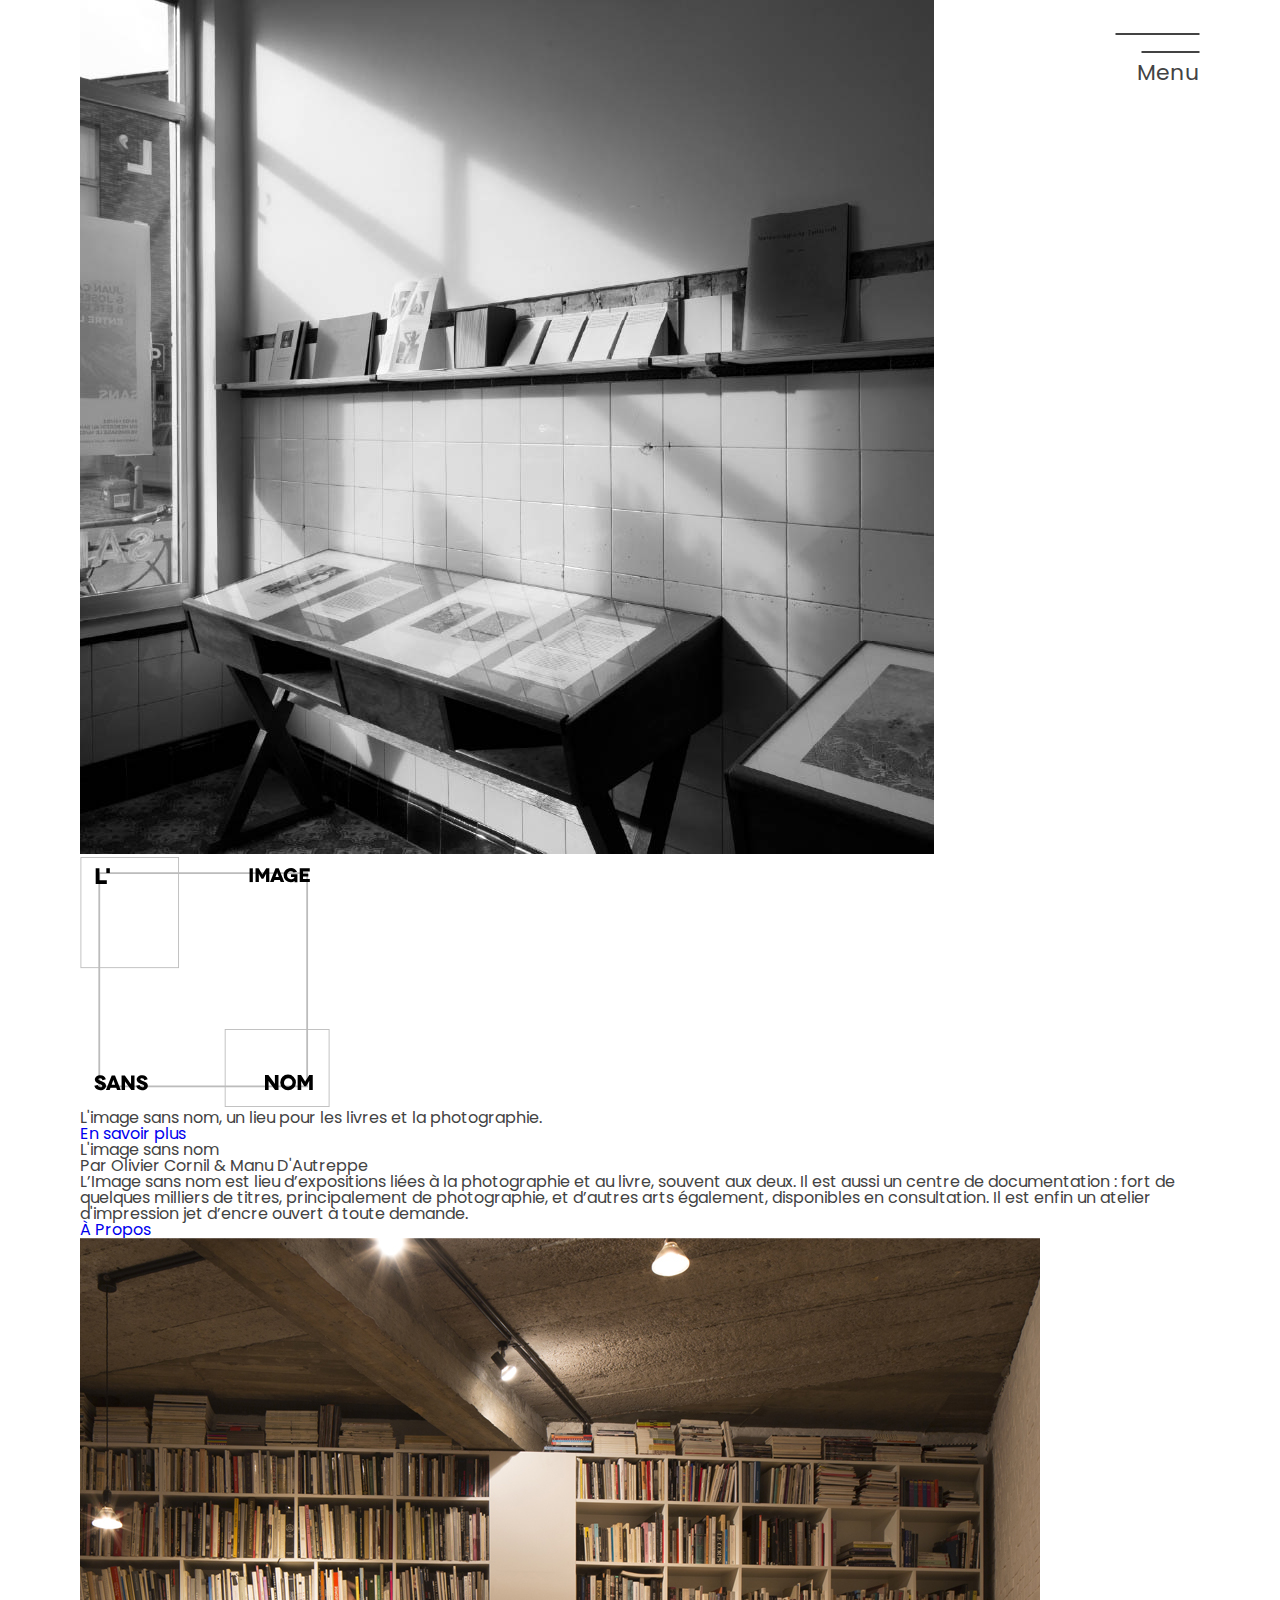
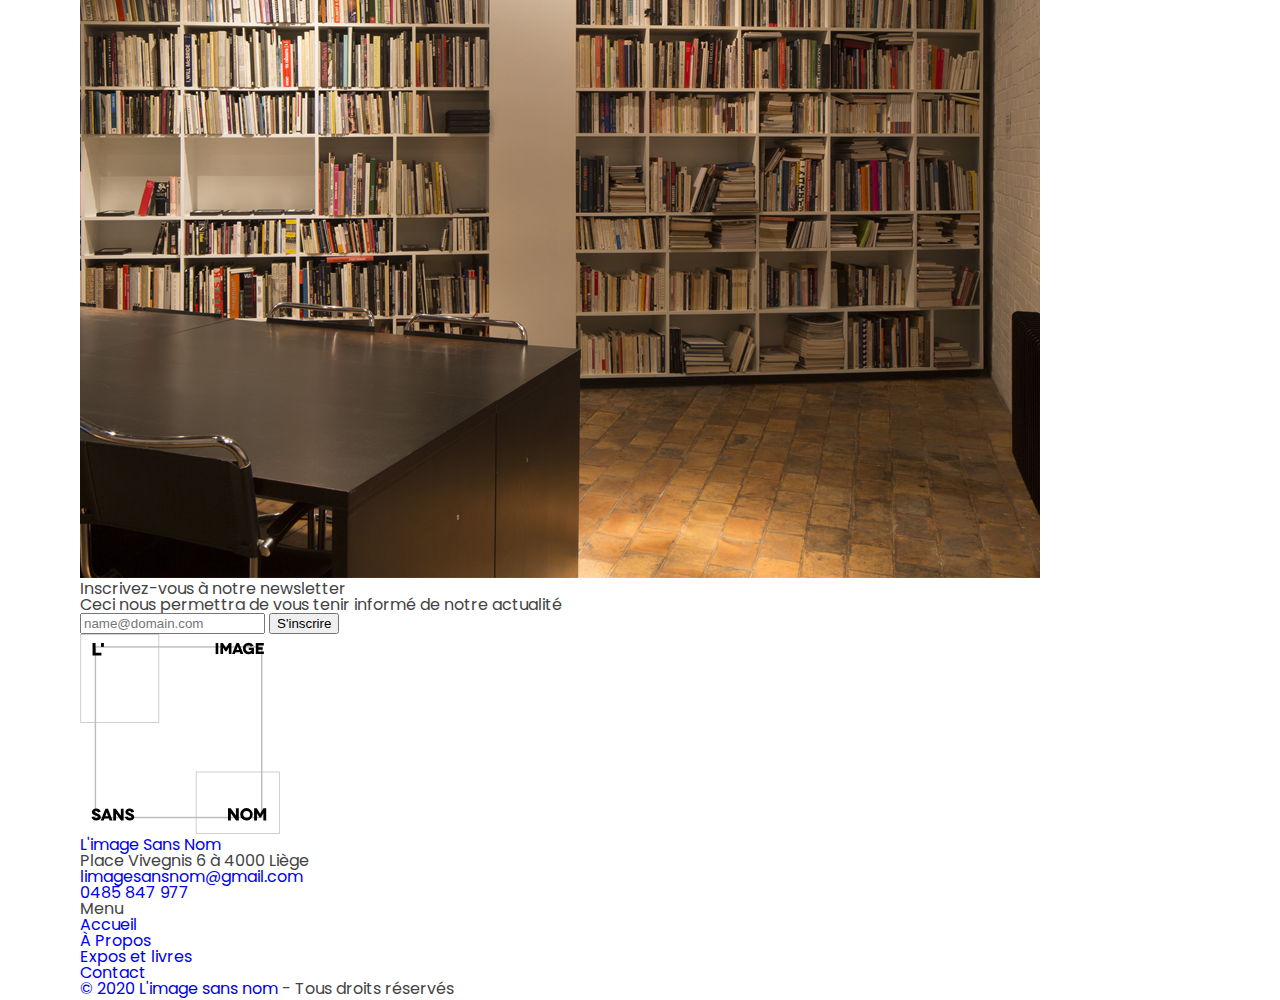
==== commit 84a72ab5: "Menu animation" ====
--- a/index.html
+++ b/index.html
@@ -17,7 +17,7 @@
     <!--[if IE]>
     <link rel="shortcut icon" href="">
     <![endif]-->  <!-- Insérer le chemin vers l'icon .ico -->
-    <link rel="stylesheet" href=""> <!-- Insérer le chemin vers le css -->
+    <link rel="stylesheet" href="./src/css/styles.css">
 </head>
 <body itemscope itemtype="https://schema.org/Organization">
 <header>
@@ -43,34 +43,36 @@
             <p class="menu-link__text">Menu</p>
         </a>
     </div>
-    <div class="hidden-side hidden">
-        <svg data-name="Calque 2" xmlns="http://www.w3.org/2000/svg" viewBox="0 0 68.65 54.37" width="65"
-             height="65">
-            <defs>
-                <style>.cls-2 {
-                    fill: none;
-                    stroke: #fff;
-                    stroke-width: 2px;
-                }</style>
-            </defs>
-            <line data-name="Ligne 15" class="cls-2" x1="0.62" y1="53.59" x2="68.03" y2="0.79"/>
-            <line data-name="Ligne 16" class="cls-2" x1="0.62" y1="0.79" x2="68.03" y2="53.59"/>
-        </svg>
+    <div class="hidden-side not-working">
+        <a href="#"  class="hidden-side__close">
+            <svg data-name="Calque 2" xmlns="http://www.w3.org/2000/svg" viewBox="0 0 68.65 54.37" width="65"
+                 height="65">
+                <defs>
+                    <style>.cls-2 {
+                        fill: none;
+                        stroke: #BFBFBF;
+                        stroke-width: 2px;
+                    }</style>
+                </defs>
+                <line data-name="Ligne 15" class="cls-2" x1="0.62" y1="53.59" x2="68.03" y2="0.79"/>
+                <line data-name="Ligne 16" class="cls-2" x1="0.62" y1="0.79" x2="68.03" y2="53.59"/>
+            </svg>
+        </a>
         <div class="menu" id="nav">
             <nav class="main-nav">
                 <h2 class="invisible">Navigation principale</h2>
                 <ul class="main-nav__list">
                     <li class="main-nav__item">
-                        <a href="#" class="main-nav__link active " title="Accueil">Accueil</a>
-                    </li>
-                    <li>
-                        <a href="#" class="main-nav__link" title="À propos">À Propos</a>
-                    </li>
-                    <li>
-                        <a href="#" class="main-nav__link" title="Expos et livres">Expos et livres</a>
-                    </li>
-                    <li>
-                        <a href="#" class="main-nav__link" title="Contact">Contact</a>
+                        <a href="#" class="main-nav__link active" title="Accueil">Accueil</a>
+                    </li>
+                    <li>
+                        <a href="./html/about.html" class="main-nav__link" title="À propos">À Propos</a>
+                    </li>
+                    <li>
+                        <a href="./html/exhibitions-and-books.html" class="main-nav__link" title="Expos et livres">Expos et livres</a>
+                    </li>
+                    <li>
+                        <a href="./html/contact.html" class="main-nav__link" title="Contact">Contact</a>
                     </li>
                 </ul>
             </nav>
@@ -79,12 +81,12 @@
             <ul class="social-networks__list">
                 <li class="social-networks__item">
                     <a href="tel:+320485847977" class="social-networks__link" title="Téléphone">
-                        <p class="invisible" itemprop="phone">+320485847977</p>
+                        <p class="invisible" itemprop="telephone">+320485847977</p>
                         <svg data-name="Calque 3" xmlns="http://www.w3.org/2000/svg"
                              viewBox="0 0 37.3 37.3" width="40" height="40">
                             <defs>
                                 <style>.cls-3 {
-                                    fill: #333;
+                                    fill: #BFBFBF;
                                 }</style>
                             </defs>
                             <path class="cls-3"
@@ -99,14 +101,14 @@
                              viewBox="0 0 37.55 37.89" width="40" height="40">
                             <defs>
                                 <style>.cls-4 {
-                                    fill: #333;
+                                    fill: #BFBFBF;
                                 }</style>
                             </defs>
                             <path class="cls-4"
                                   d="M33.26,6.2A18.32,18.32,0,0,0,20.38,1.43,19.29,19.29,0,0,0,6.6,6.86,18.05,18.05,0,0,0,.9,20.38,18.56,18.56,0,0,0,6.32,33.72c3.6,3.71,8.52,5.59,14.62,5.59A27.65,27.65,0,0,0,31.81,37a2.33,2.33,0,0,0,1.25-3,2.28,2.28,0,0,0-2.14-1.44,2.23,2.23,0,0,0-.92.19,23.06,23.06,0,0,1-9.07,2,17.06,17.06,0,0,1-6.25-1.07A12.24,12.24,0,0,1,10,30.48,14.61,14.61,0,0,1,6.15,20.41a15.79,15.79,0,0,1,1-5.77,14.31,14.31,0,0,1,3.11-4.72A13.79,13.79,0,0,1,20.45,5.71a13.56,13.56,0,0,1,9.38,3.46,11.52,11.52,0,0,1,2.87,3.9,11.92,11.92,0,0,1,1,4.79,9.85,9.85,0,0,1-1.76,6c-1.16,1.58-2.38,2.38-3.64,2.38-.68,0-1-.37-1-1.1A20.75,20.75,0,0,1,27.37,23l1.44-11.76H23.87l-.32,1.15a6.43,6.43,0,0,0-4.14-1.54,8,8,0,0,0-6.12,2.84A10.57,10.57,0,0,0,10.75,21a10.58,10.58,0,0,0,2.26,7,6.87,6.87,0,0,0,5.43,2.69,6.22,6.22,0,0,0,4.85-2.38,5,5,0,0,0,4.47,2.28,9.56,9.56,0,0,0,7.52-3.79,13.79,13.79,0,0,0,3.16-9.13A15.17,15.17,0,0,0,33.26,6.2ZM21.87,24a3.82,3.82,0,0,1-3.13,1.76,2.25,2.25,0,0,1-2-1.3A6.34,6.34,0,0,1,16,21.23a6.46,6.46,0,0,1,1.07-3.85,3.17,3.17,0,0,1,2.65-1.47A3.29,3.29,0,0,1,22.13,17a4,4,0,0,1,1.06,2.93A6.72,6.72,0,0,1,21.87,24Z"
                                   transform="translate(-0.9 -1.42)"/>
                         </svg>
-                        <p class="invisible" itemprop="mail">limagesansnom@gmail.com</p>
+                        <p class="invisible" itemprop="email">limagesansnom@gmail.com</p>
                     </a>
                 </li>
                 <li class="social-networks__item">
@@ -115,9 +117,8 @@
                              width="40" height="40">
                             <defs>
                                 <style>.cls-5 {
-                                    fill: #333;
+                                    fill: #BFBFBF;
                                 }
-
                                 .cls-6 {
                                     opacity: 0;
                                 }</style>
@@ -251,11 +252,11 @@
                     photographie.</p>
             </div>
             <div class="intro-text__link">
-                <a href="#" class="arrow-down">En savoir plus</a>
-            </div>
-        </div>
-    </div>
-    <div class="about">
+                <a href="#index__about" class="arrow-down">En savoir plus</a>
+            </div>
+        </div>
+    </div>
+    <div class="about" id="index__about">
         <h2 class="invisible">À propos</h2>
         <div class="about__text">
             <div class="about__intro">
@@ -274,13 +275,13 @@
                     demande.</p>
             </div>
             <div class="about__link">
-                <a href="#" class="arrow-right">
+                <a href="./html/about.html" class="arrow-right">
                     À Propos
                 </a>
             </div>
         </div>
         <div class="about__img">
-            <img src="./src/img/about-img.jpg" alt="Bibliothèque de L'image Sans Nom" height="940" width="960">
+            <img src="./src/img/main-about-img.jpg" alt="Bibliothèque de L'image Sans Nom" height="940" width="960">
         </div>
     </div>
 </main>
@@ -403,13 +404,13 @@
                         <a href="#" class="footer-nav__link" title="Accueil">Accueil</a>
                     </li>
                     <li>
-                        <a href="#" class="footer-nav__link" title="À propos">À Propos</a>
-                    </li>
-                    <li>
-                        <a href="#" class="footer-nav__link" title="Expos et livres">Expos et livres</a>
-                    </li>
-                    <li>
-                        <a href="#" class="footer-nav__link" title="Contact">Contact</a>
+                        <a href="./html/about.html" class="footer-nav__link" title="À propos">À Propos</a>
+                    </li>
+                    <li>
+                        <a href="./html/exhibitions-and-books.html" class="footer-nav__link" title="Expos et livres">Expos et livres</a>
+                    </li>
+                    <li>
+                        <a href="./html/contact.html" class="footer-nav__link" title="Contact">Contact</a>
                     </li>
                 </ul>
             </nav>
@@ -420,4 +421,5 @@
     </div>
 </footer>
 </body>
+<script type="text/javascript" src="./src/js/menu-animation.js"></script>
 </html>--- a/src/css/styles.css
+++ b/src/css/styles.css
@@ -0,0 +1,194 @@
+/* RESET CSS */
+@import url("https://fonts.googleapis.com/css2?family=Poppins:ital,wght@0,400;0,600;1,300&display=swap");
+html, body, div, span, applet, object, iframe,
+h1, h2, h3, h4, h5, h6, p, blockquote, pre,
+a, abbr, acronym, address, big, cite, code,
+del, dfn, em, img, ins, kbd, q, s, samp,
+small, strike, strong, sub, sup, tt, var,
+b, u, i, center,
+dl, dt, dd, ol, ul, li,
+fieldset, form, label, legend,
+table, caption, tbody, tfoot, thead, tr, th, td,
+article, aside, canvas, details, embed,
+figure, figcaption, footer, header, hgroup,
+menu, nav, output, ruby, section, summary,
+time, mark, audio, video {
+  margin: 0;
+  padding: 0;
+  border: 0;
+  font-size: 100%;
+  font: inherit;
+  vertical-align: baseline;
+}
+
+/* HTML5 display-role reset for older browsers */
+article, aside, details, figcaption, figure,
+footer, header, hgroup, menu, nav, section {
+  display: block;
+}
+
+body {
+  line-height: 1;
+}
+
+ol, ul {
+  list-style: none;
+}
+
+blockquote, q {
+  quotes: none;
+}
+
+blockquote:before, blockquote:after,
+q:before, q:after {
+  content: "";
+  content: none;
+}
+
+table {
+  border-collapse: collapse;
+  border-spacing: 0;
+}
+
+a {
+  text-decoration: none;
+}
+
+/* END OF RESET CSS */
+@font-face {
+  font-family: "Novecento";
+  font-weight: bold;
+  src: url("../fonts/Novecentowide-Bold.ttf");
+}
+.skip-links {
+  position: absolute;
+}
+
+.skip-links a, .invisible {
+  position: absolute;
+  left: -9999px;
+  padding: 0.5em;
+  background: #000;
+  color: #fff;
+  text-decoration: none;
+}
+
+.skip-links a:focus {
+  position: static;
+}
+
+body {
+  font-size: 1em;
+  color: #434343;
+  font-family: Poppins, sans-serif;
+}
+
+body {
+  margin: 0 6.25vw;
+}
+
+header {
+  position: relative;
+}
+
+.menu-link {
+  margin-top: 3.7vh;
+  position: absolute;
+  right: 0;
+  text-align: right;
+  font-size: 1.37em;
+}
+.menu-link p {
+  padding-top: 5px;
+}
+.menu-link a {
+  color: #434343;
+}
+
+.hidden-side {
+  position: absolute;
+  background-color: #333333;
+  height: 100vh;
+  width: 27.2vw;
+  right: -6.25vw;
+  animation: 0.5s;
+}
+.hidden-side a {
+  color: white;
+}
+.hidden-side svg {
+  fill: white;
+}
+.hidden-side.not-working {
+  right: -33.45vw;
+}
+
+.hidden-side__close {
+  margin-left: 6.5%;
+}
+.hidden-side__close svg {
+  margin-top: 2.78vh;
+  width: 3.5vw;
+  height: auto;
+}
+
+.menu, .social-networks, .lang {
+  text-align: right;
+}
+
+.menu {
+  font-size: 2.02em;
+  font-family: Novecento, sans-serif;
+  margin: 0 15.87%;
+}
+.menu li {
+  margin-top: 9.85vh;
+}
+.menu li a {
+  -webkit-text-stroke: 2px #BFBFBF;
+  color: transparent;
+}
+.menu li a:hover {
+  color: #F2E200;
+  -webkit-text-stroke: 0 transparent;
+}
+.menu li a:hover:after {
+  content: url(../img/arrow-right.svg);
+}
+
+.menu li a.active {
+  -webkit-text-stroke: 0 transparent;
+  color: #BFBFBF;
+}
+.menu li a.active:hover {
+  color: #F2E200;
+  -webkit-text-stroke: 0 transparent;
+}
+
+.social-networks__list {
+  margin: 5.74vh 0 0 45.5%;
+  width: 37.67%;
+  display: flex;
+  justify-content: space-between;
+}
+
+.social-networks__item {
+  display: inline;
+}
+
+.lang {
+  margin: 11.5vh 15.87% 0 0;
+}
+
+.lang__item {
+  display: inline;
+  margin-left: 8px;
+}
+.lang__item a {
+  text-transform: uppercase;
+  color: #BFBFBF;
+  font-size: 1.6em;
+}
+.lang__item a:hover {
+  color: #F2E200;
+}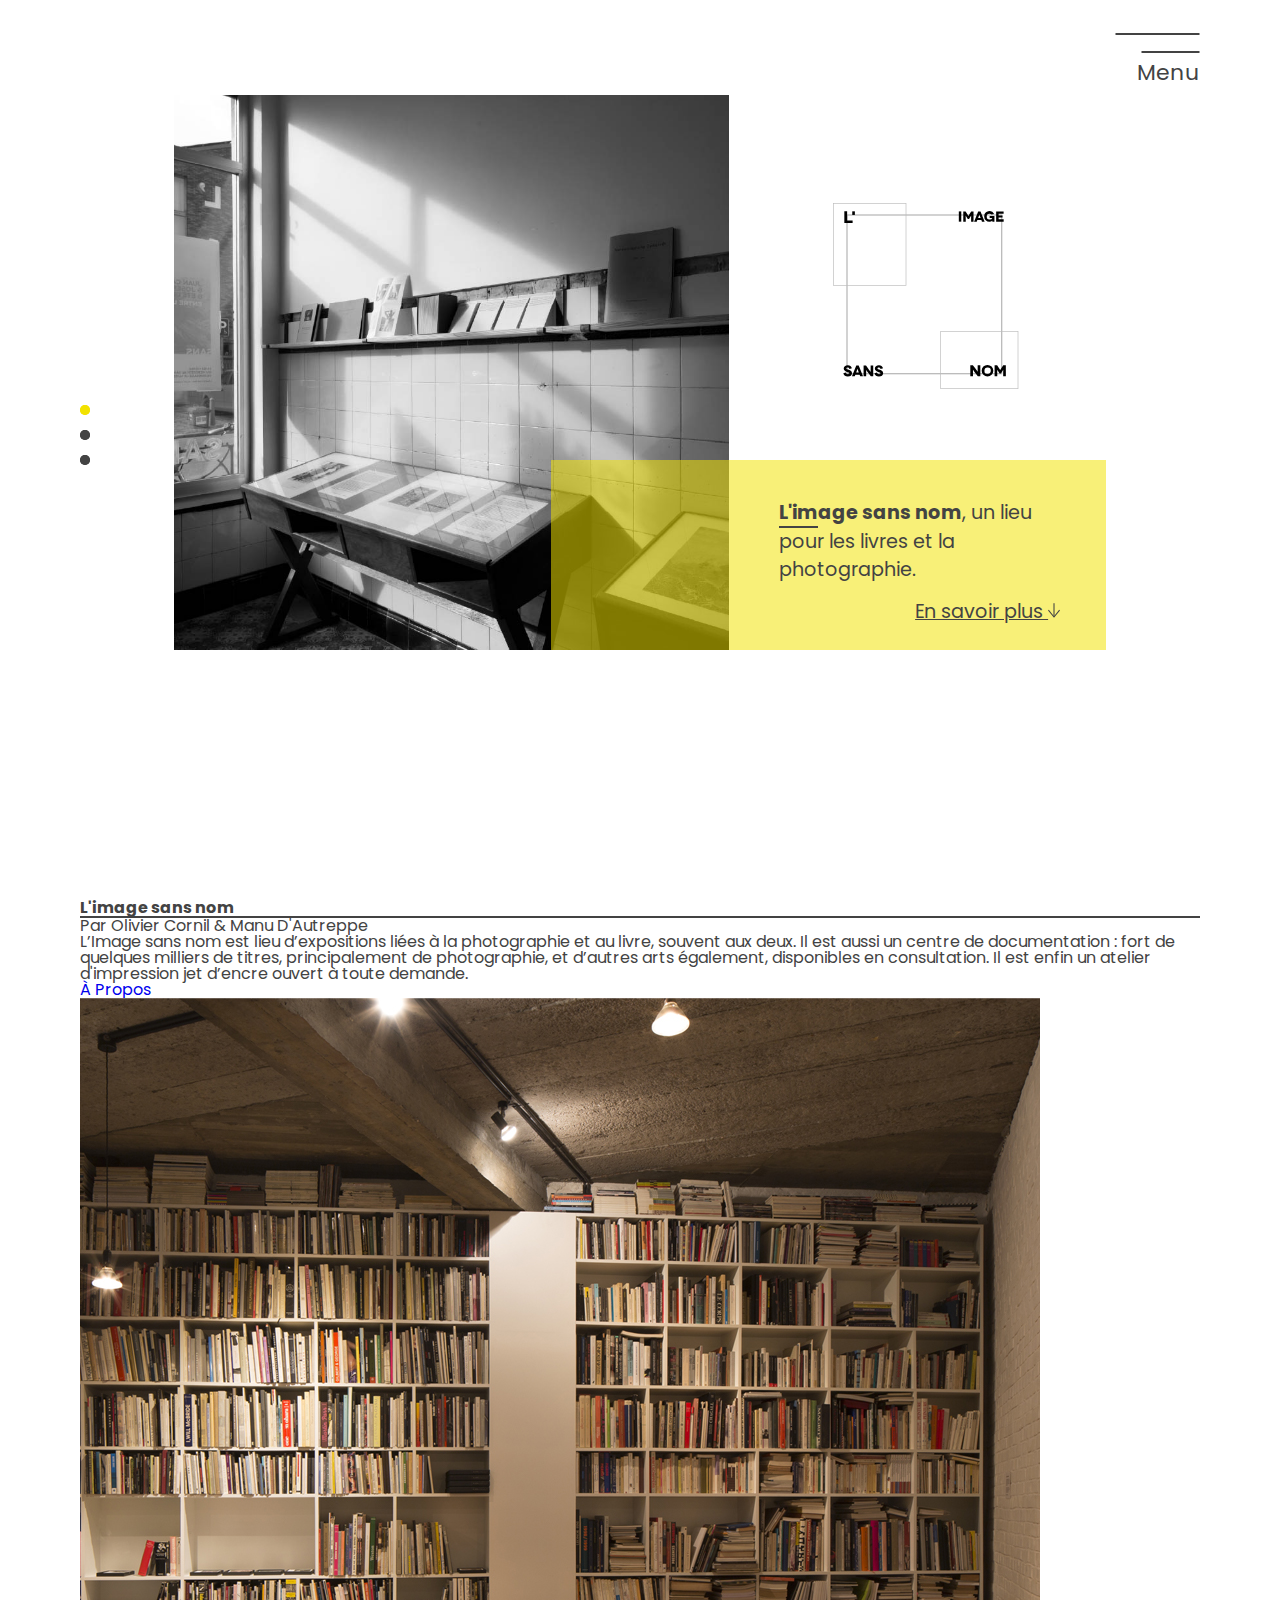
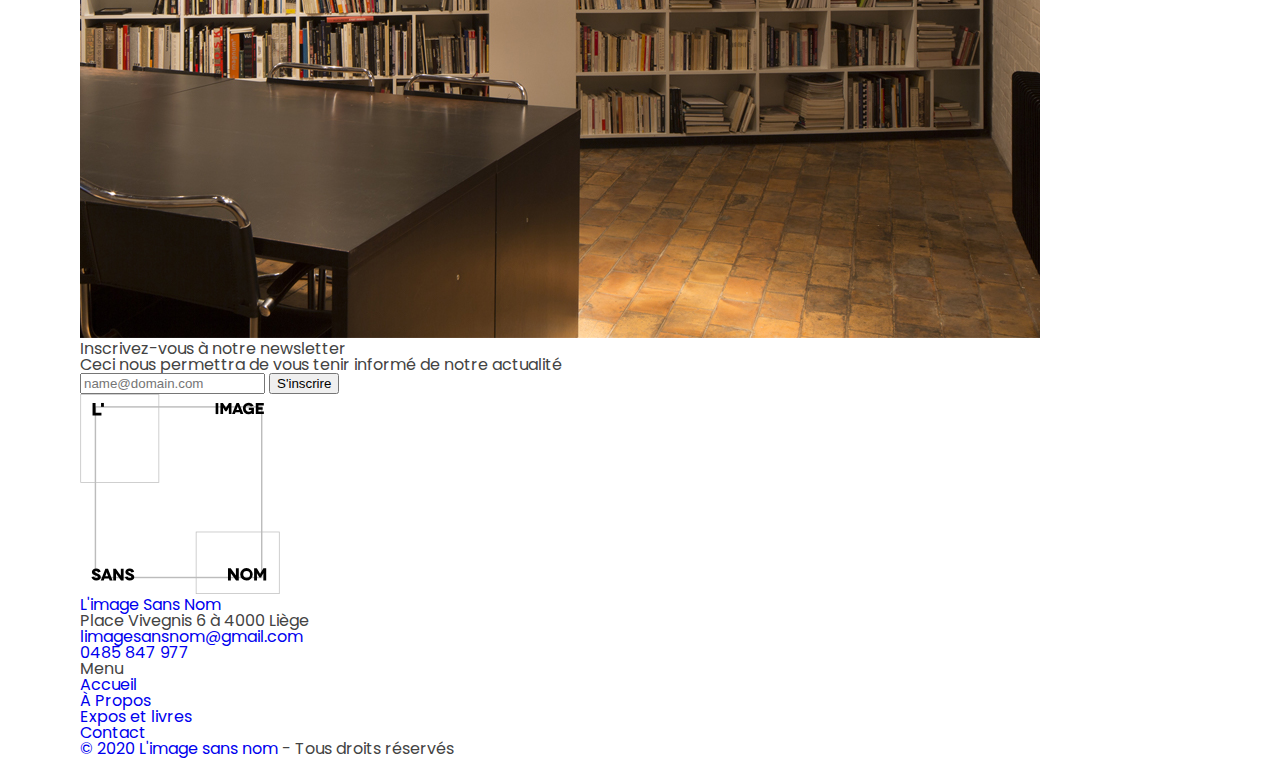
==== commit 3b1d605b: "Start index css" ====
--- a/index.html
+++ b/index.html
@@ -44,7 +44,7 @@
         </a>
     </div>
     <div class="hidden-side not-working">
-        <a href="#"  class="hidden-side__close">
+        <a href="#" class="hidden-side__close">
             <svg data-name="Calque 2" xmlns="http://www.w3.org/2000/svg" viewBox="0 0 68.65 54.37" width="65"
                  height="65">
                 <defs>
@@ -69,7 +69,8 @@
                         <a href="./html/about.html" class="main-nav__link" title="À propos">À Propos</a>
                     </li>
                     <li>
-                        <a href="./html/exhibitions-and-books.html" class="main-nav__link" title="Expos et livres">Expos et livres</a>
+                        <a href="./html/exhibitions-and-books.html" class="main-nav__link" title="Expos et livres">Expos
+                            et livres</a>
                     </li>
                     <li>
                         <a href="./html/contact.html" class="main-nav__link" title="Contact">Contact</a>
@@ -87,7 +88,12 @@
                             <defs>
                                 <style>.cls-3 {
                                     fill: #BFBFBF;
-                                }</style>
+                                }
+
+                                .cls-3:hover {
+                                    fill: #F2E200;
+                                }
+                                </style>
                             </defs>
                             <path class="cls-3"
                                   d="M35.74,25.24a21.46,21.46,0,0,1-6.65-1.06,2.86,2.86,0,0,0-.92-.15,2.92,2.92,0,0,0-2,.77L21.94,28A23.3,23.3,0,0,1,11.52,17.55l3.07-4.09a3,3,0,0,0,.74-3.05,21.23,21.23,0,0,1-1.06-6.66,3,3,0,0,0-3-3H4.43a3,3,0,0,0-3,3,34.34,34.34,0,0,0,34.31,34.3,3,3,0,0,0,3-3V28.23A3,3,0,0,0,35.74,25.24Z"
@@ -102,7 +108,12 @@
                             <defs>
                                 <style>.cls-4 {
                                     fill: #BFBFBF;
-                                }</style>
+                                }
+
+                                .cls-4:hover {
+                                    fill: #F2E200;
+                                }
+                                </style>
                             </defs>
                             <path class="cls-4"
                                   d="M33.26,6.2A18.32,18.32,0,0,0,20.38,1.43,19.29,19.29,0,0,0,6.6,6.86,18.05,18.05,0,0,0,.9,20.38,18.56,18.56,0,0,0,6.32,33.72c3.6,3.71,8.52,5.59,14.62,5.59A27.65,27.65,0,0,0,31.81,37a2.33,2.33,0,0,0,1.25-3,2.28,2.28,0,0,0-2.14-1.44,2.23,2.23,0,0,0-.92.19,23.06,23.06,0,0,1-9.07,2,17.06,17.06,0,0,1-6.25-1.07A12.24,12.24,0,0,1,10,30.48,14.61,14.61,0,0,1,6.15,20.41a15.79,15.79,0,0,1,1-5.77,14.31,14.31,0,0,1,3.11-4.72A13.79,13.79,0,0,1,20.45,5.71a13.56,13.56,0,0,1,9.38,3.46,11.52,11.52,0,0,1,2.87,3.9,11.92,11.92,0,0,1,1,4.79,9.85,9.85,0,0,1-1.76,6c-1.16,1.58-2.38,2.38-3.64,2.38-.68,0-1-.37-1-1.1A20.75,20.75,0,0,1,27.37,23l1.44-11.76H23.87l-.32,1.15a6.43,6.43,0,0,0-4.14-1.54,8,8,0,0,0-6.12,2.84A10.57,10.57,0,0,0,10.75,21a10.58,10.58,0,0,0,2.26,7,6.87,6.87,0,0,0,5.43,2.69,6.22,6.22,0,0,0,4.85-2.38,5,5,0,0,0,4.47,2.28,9.56,9.56,0,0,0,7.52-3.79,13.79,13.79,0,0,0,3.16-9.13A15.17,15.17,0,0,0,33.26,6.2ZM21.87,24a3.82,3.82,0,0,1-3.13,1.76,2.25,2.25,0,0,1-2-1.3A6.34,6.34,0,0,1,16,21.23a6.46,6.46,0,0,1,1.07-3.85,3.17,3.17,0,0,1,2.65-1.47A3.29,3.29,0,0,1,22.13,17a4,4,0,0,1,1.06,2.93A6.72,6.72,0,0,1,21.87,24Z"
@@ -119,13 +130,13 @@
                                 <style>.cls-5 {
                                     fill: #BFBFBF;
                                 }
-                                .cls-6 {
-                                    opacity: 0;
+
+                                .cls-5:hover {
+                                    fill: #F2E200;
                                 }</style>
                             </defs>
                             <path class="cls-5"
                                   d="M22.85,8.94v6.15H17.92v7.38h4.93V39.71h7.38V22.47h7.39V15.09H30.23V9.89a2.32,2.32,0,0,1,2.46-2.18h4.93V.32H31.46A8.72,8.72,0,0,0,22.85,8.94Z"/>
-                            <rect class="cls-6" width="40" height="40"/>
                         </svg>
                     </a>
                 </li>
@@ -150,14 +161,26 @@
         <div class="intro-images">
             <div class="intro-images__nav">
                 <ul class="intro-images__list">
+                    <li class="intro-images__item active">
+                        <div>
+                        <div>
+                            <a href="#" title="Image numéro 1" class="active intro-images__link"></a>
+                        </div>
+                        </div>
+                    </li>
                     <li class="intro-images__item">
-                        <a href="#" title="Image numéro 1" class="active intro-images__link"></a>
+                        <div>
+                        <div>
+                            <a href="#" title="Image numéro 2" class="intro-images__link"></a>
+                        </div>
+                        </div>
                     </li>
                     <li class="intro-images__item">
-                        <a href="#" title="Image numéro 2" class="intro-images__link"></a>
-                    </li>
-                    <li class="intro-images__item">
-                        <a href="#" title="Image numéro 3" class="intro-images__link"></a>
+                        <div>
+                        <div>
+                            <a href="#" title="Image numéro 3" class="intro-images__link"></a>
+                        </div>
+                        </div>
                     </li>
                 </ul>
             </div>
@@ -248,11 +271,12 @@
         </div>
         <div class="intro-text">
             <div class="intro-text__paragraph">
-                <p class="mid-underline"><span class="bold">L'image sans nom</span>, un lieu pour les livres et la
+                <p><span class="bold"><span class="mid-underline">L'im</span>age sans nom</span>, un lieu pour les
+                    livres et la
                     photographie.</p>
             </div>
             <div class="intro-text__link">
-                <a href="#index__about" class="arrow-down">En savoir plus</a>
+                <a href="#index__about" class="arrow-down">En savoir plus </a>
             </div>
         </div>
     </div>
@@ -407,7 +431,8 @@
                         <a href="./html/about.html" class="footer-nav__link" title="À propos">À Propos</a>
                     </li>
                     <li>
-                        <a href="./html/exhibitions-and-books.html" class="footer-nav__link" title="Expos et livres">Expos et livres</a>
+                        <a href="./html/exhibitions-and-books.html" class="footer-nav__link" title="Expos et livres">Expos
+                            et livres</a>
                     </li>
                     <li>
                         <a href="./html/contact.html" class="footer-nav__link" title="Contact">Contact</a>
--- a/src/css/styles.css
+++ b/src/css/styles.css
@@ -112,6 +112,7 @@
   width: 27.2vw;
   right: -6.25vw;
   animation: 0.5s;
+  min-width: 415px;
 }
 .hidden-side a {
   color: white;
@@ -120,7 +121,7 @@
   fill: white;
 }
 .hidden-side.not-working {
-  right: -33.45vw;
+  right: -87.85vw;
 }
 
 .hidden-side__close {
@@ -191,4 +192,97 @@
 }
 .lang__item a:hover {
   color: #F2E200;
+}
+
+.intro {
+  height: 100vh;
+  display: grid;
+  grid-template-columns: repeat(12, 1fr);
+  column-gap: 10px;
+  grid-template-rows: repeat(2, 1fr);
+  row-gap: 0;
+}
+
+.intro-images {
+  grid-column: 1/8;
+  grid-row: 1/3;
+  display: grid;
+  grid-template-columns: repeat(7, 1fr);
+  column-gap: 10px;
+  grid-template-rows: 2fr 7fr 3fr 7fr 2fr;
+  row-gap: 15px;
+}
+.intro-images span {
+  position: absolute;
+  left: 0;
+  top: 0;
+}
+
+.intro-images__nav {
+  grid-column: 1/1;
+  grid-row: 3/4;
+}
+.intro-images__nav div:last-of-type {
+  background-color: #434343;
+  height: 10px;
+  width: 10px;
+  border-radius: 10px;
+}
+.intro-images__nav li {
+  margin-top: 15px;
+}
+.intro-images__nav .active div:last-of-type {
+  background-color: #F2E200;
+}
+
+.intro-images__image {
+  grid-column: 2/8;
+  grid-row: 2/5;
+  overflow: hidden;
+}
+.intro-images__image img {
+  width: 100%;
+  height: auto;
+}
+
+.intro-logo {
+  grid-column: 9/11;
+  grid-row: 1/2;
+}
+.intro-logo svg {
+  max-width: 14.48vw;
+  margin-top: 19vh;
+}
+
+.intro-text {
+  grid-column: 6/12;
+  grid-row: 2/3;
+  background-color: rgba(242, 226, 0, 0.53);
+  height: 17.65%;
+  margin-top: 10px;
+  padding: 7% 8.24% 13% 41.18%;
+  font-size: 1.2em;
+}
+.intro-text p {
+  line-height: 1.5;
+}
+
+.intro-text__link {
+  text-align: right;
+  margin-top: 5.89%;
+  text-decoration: underline;
+}
+.intro-text__link a {
+  color: #434343;
+}
+.intro-text__link a:after {
+  content: url(../img/arrow-bottom.svg);
+}
+
+.bold {
+  font-weight: bold;
+}
+
+.mid-underline {
+  border-bottom: 2px solid #434343;
 }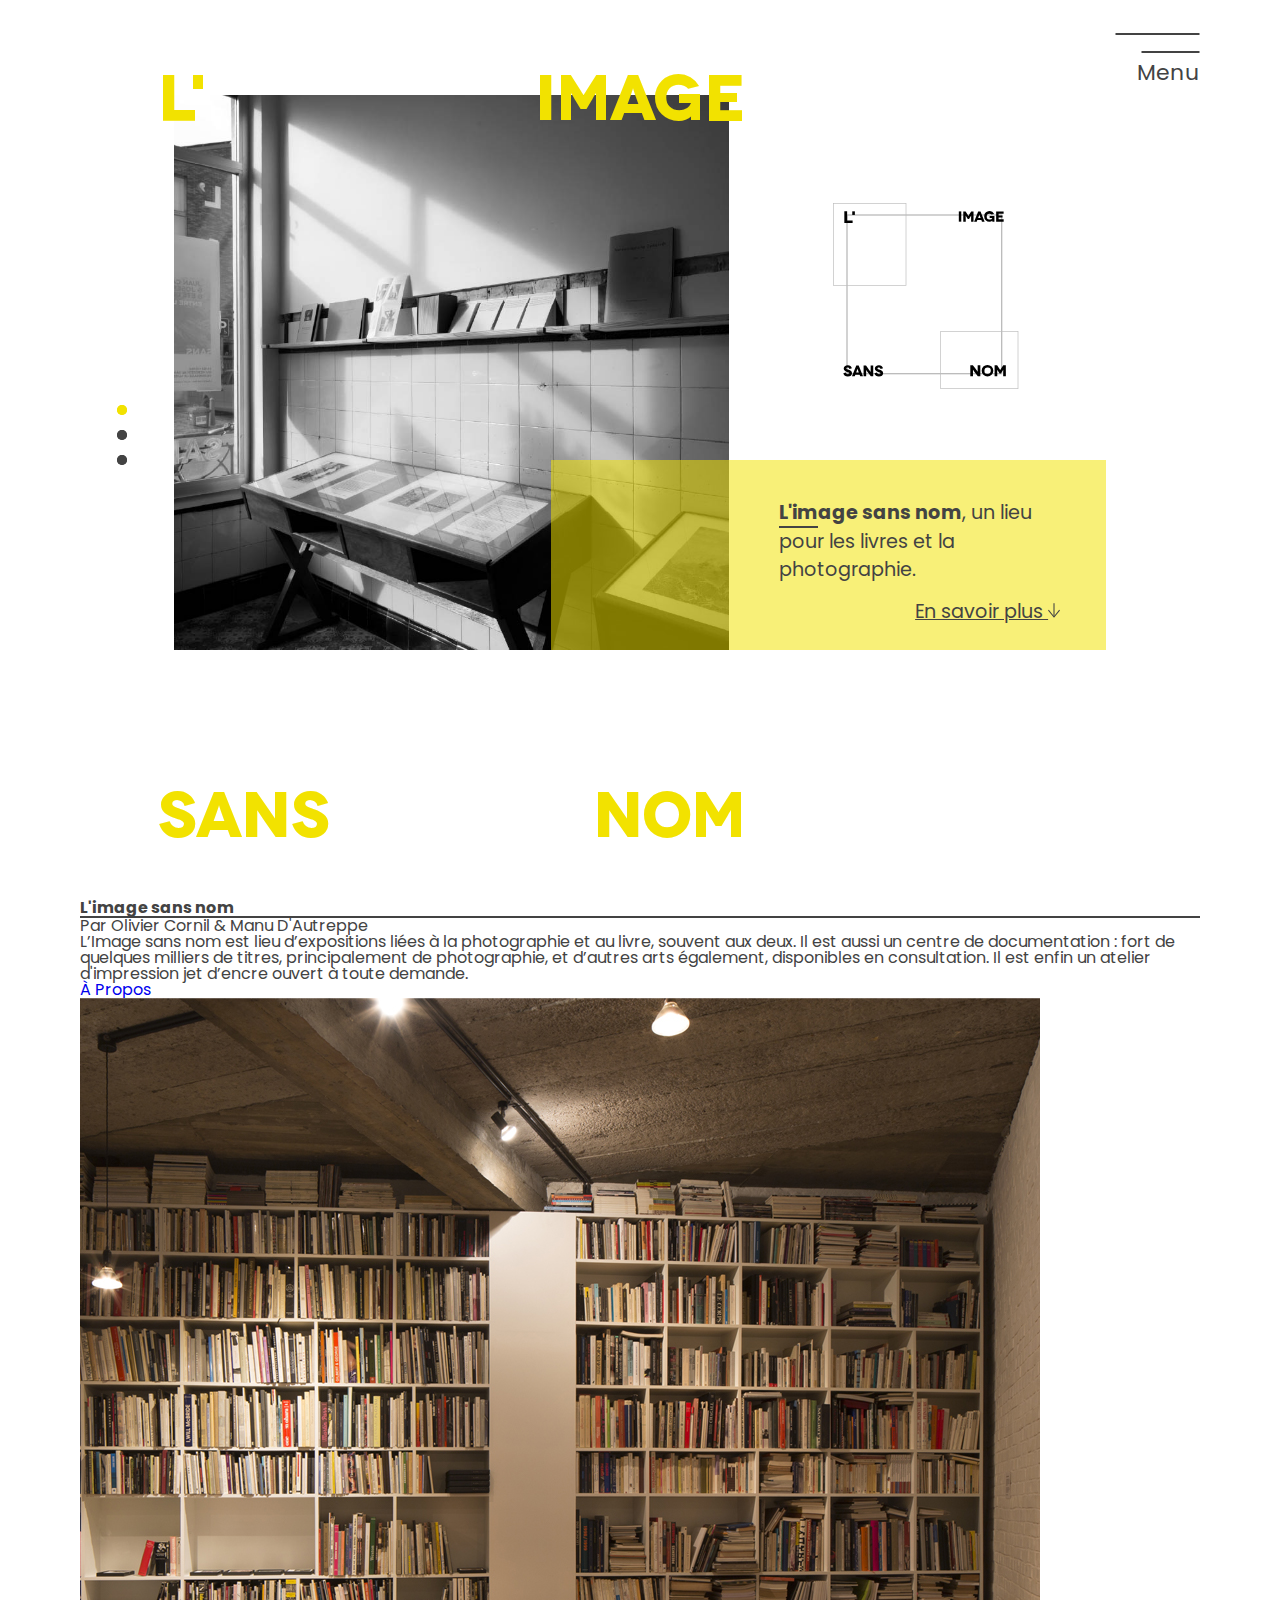
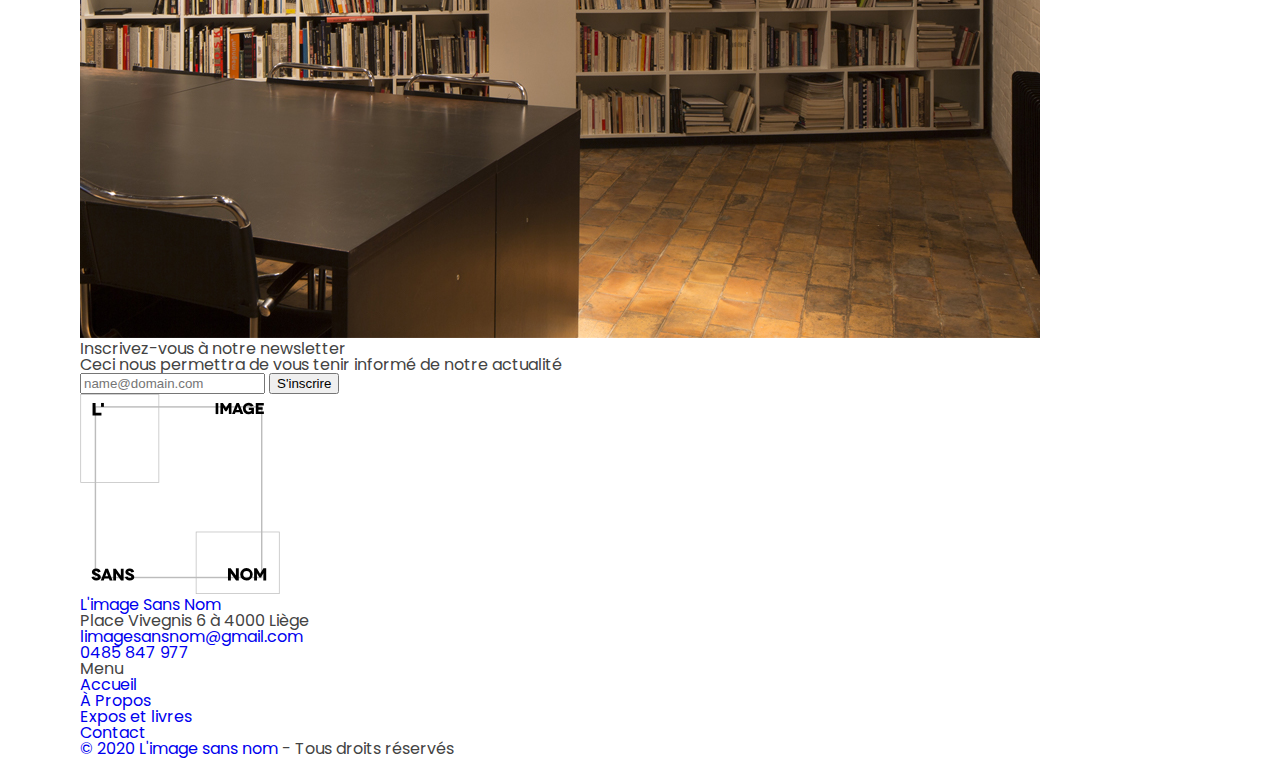
==== commit 426db4e1: "Create the image animation" ====
--- a/index.html
+++ b/index.html
@@ -185,7 +185,13 @@
                 </ul>
             </div>
             <div class="intro-images__image">
-                <img src="./src/img/intro-img1.jpg" alt="Les locaux de L'Image Sans Nom" height="854" width="854">
+                <div class="image__title">L'</div>
+                <div class="image__title">Image</div>
+                <div class="image__title">Sans</div>
+                <div class="image__title">Nom</div>
+                <div class="intro-images__container">
+                    <img src="./src/img/intro-img1.jpg" alt="Les locaux de L'Image Sans Nom" height="854" width="854" id="animated-image">
+                </div>
             </div>
         </div>
         <div class="intro-logo" itemprop="logo">
@@ -447,4 +453,5 @@
 </footer>
 </body>
 <script type="text/javascript" src="./src/js/menu-animation.js"></script>
+<script type="text/javascript" src="./src/js/index-images-animation.js"></script>
 </html>--- a/src/css/styles.css
+++ b/src/css/styles.css
@@ -238,11 +238,18 @@
 .intro-images__image {
   grid-column: 2/8;
   grid-row: 2/5;
-  overflow: hidden;
+  position: relative;
+  z-index: -1;
 }
 .intro-images__image img {
   width: 100%;
   height: auto;
+}
+
+.intro-images__container {
+  width: 100%;
+  overflow: hidden;
+  height: 100%;
 }
 
 .intro-logo {
@@ -285,4 +292,32 @@
 
 .mid-underline {
   border-bottom: 2px solid #434343;
+}
+
+.intro-images__item div {
+  margin: 0 auto;
+}
+
+.image__title {
+  position: absolute;
+  font-family: Novecento, sans-serif;
+  color: #F2E200;
+  font-size: 4em;
+  z-index: 5;
+}
+.image__title:nth-child(1) {
+  left: -3%;
+  top: -5%;
+}
+.image__title:nth-child(2) {
+  right: -3%;
+  top: -5%;
+}
+.image__title:nth-child(3) {
+  left: -3%;
+  bottom: -5%;
+}
+.image__title:nth-child(4) {
+  right: -3%;
+  bottom: -5%;
 }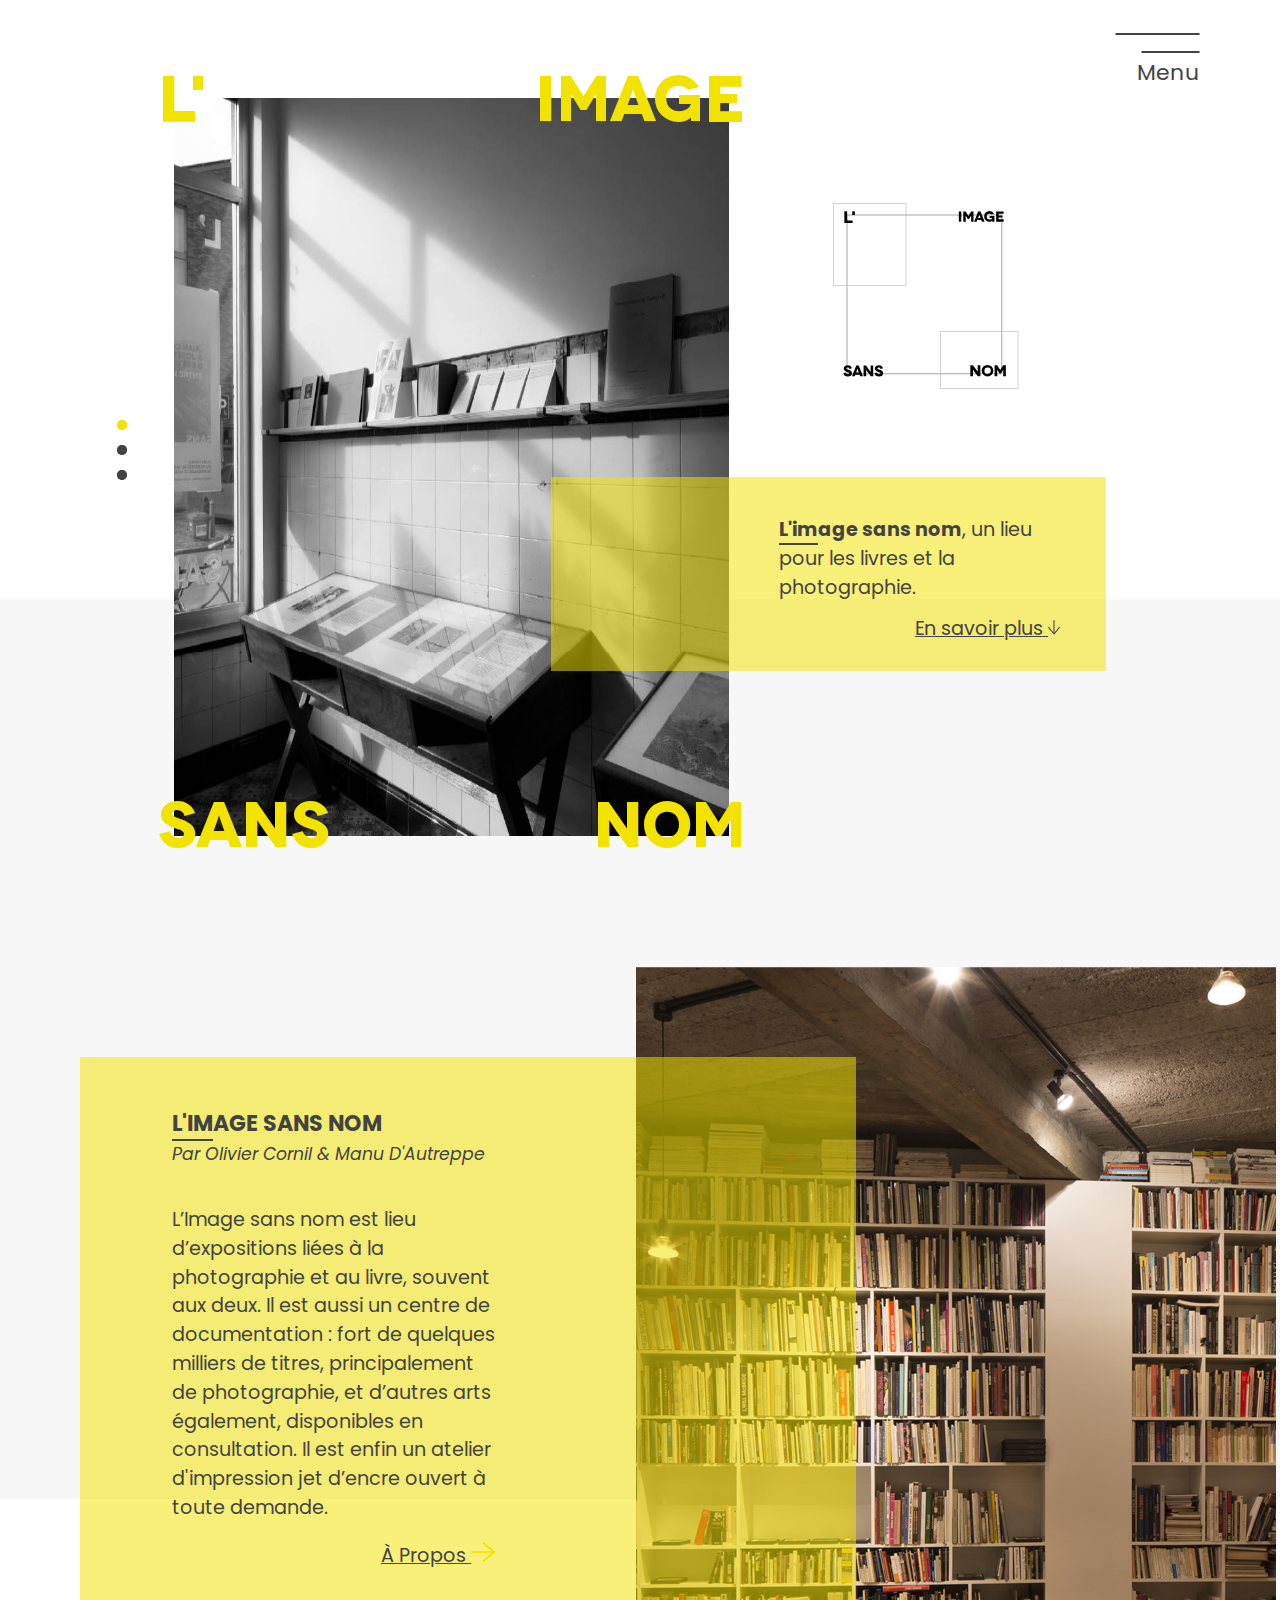
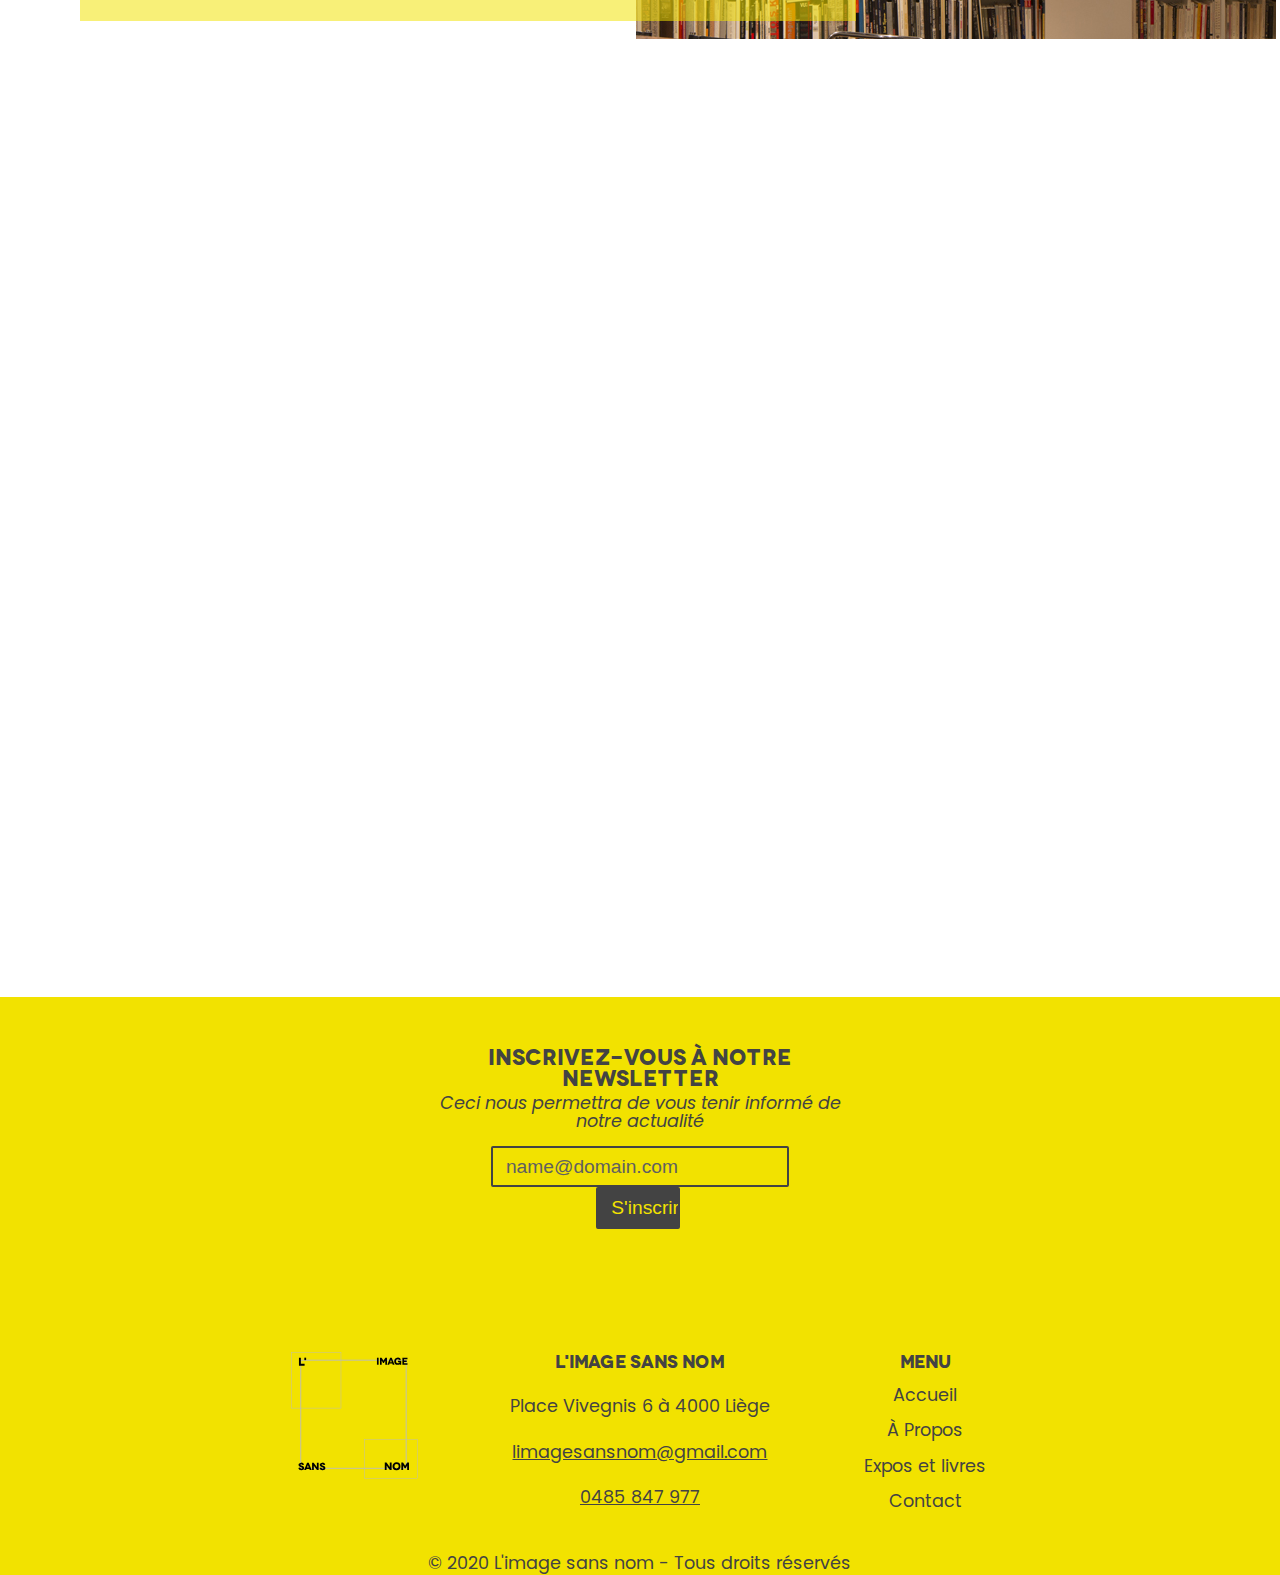
==== commit dc9a86d6: "about css" ====
--- a/index.html
+++ b/index.html
@@ -1,7 +1,7 @@
 <!DOCTYPE html>
 <html lang="fr">
 <head>
-    <title>L'image sans nom - Accueil></title>
+    <title>L'image sans nom - Accueil</title>
     <meta charset="UTF-8">
     <meta name="viewport"
           content="width=device-width, initial-scale=1.0, shrink-to-fit=no">
@@ -123,7 +123,8 @@
                     </a>
                 </li>
                 <li class="social-networks__item">
-                    <a href="https://www.facebook.com/limagesansnom/" class="social-networks__link" title="Facebook">
+                    <a href="https://www.facebook.com/limagesansnom/" class="social-networks__link"
+                       title="Facebook">
                         <svg data-name="Calque 5" xmlns="http://www.w3.org/2000/svg" viewBox="0 0 40 40"
                              width="40" height="40">
                             <defs>
@@ -163,23 +164,23 @@
                 <ul class="intro-images__list">
                     <li class="intro-images__item active">
                         <div>
-                        <div>
-                            <a href="#" title="Image numéro 1" class="active intro-images__link"></a>
-                        </div>
+                            <div>
+                                <a href="#" title="Image numéro 1" class="active intro-images__link"></a>
+                            </div>
                         </div>
                     </li>
                     <li class="intro-images__item">
                         <div>
-                        <div>
-                            <a href="#" title="Image numéro 2" class="intro-images__link"></a>
-                        </div>
+                            <div>
+                                <a href="#" title="Image numéro 2" class="intro-images__link"></a>
+                            </div>
                         </div>
                     </li>
                     <li class="intro-images__item">
                         <div>
-                        <div>
-                            <a href="#" title="Image numéro 3" class="intro-images__link"></a>
-                        </div>
+                            <div>
+                                <a href="#" title="Image numéro 3" class="intro-images__link"></a>
+                            </div>
                         </div>
                     </li>
                 </ul>
@@ -190,7 +191,8 @@
                 <div class="image__title">Sans</div>
                 <div class="image__title">Nom</div>
                 <div class="intro-images__container">
-                    <img src="./src/img/intro-img1.jpg" alt="Les locaux de L'Image Sans Nom" height="854" width="854" id="animated-image">
+                    <img src="./src/img/intro-img1.jpg" alt="Les locaux de L'Image Sans Nom" height="854"
+                         width="854" id="animated-image">
                 </div>
             </div>
         </div>
@@ -290,7 +292,7 @@
         <h2 class="invisible">À propos</h2>
         <div class="about__text">
             <div class="about__intro">
-                <h3 class="mid-underline bold">L'image sans nom</h3>
+                <h3 class="bold"><span class="mid-underline ">L'im</span>age sans nom</h3>
                 <p class="small italic">Par <span itemprop="funder">Olivier Cornil & Manu D'Autreppe</span></p>
             </div>
             <div class="about__main">
@@ -315,139 +317,142 @@
         </div>
     </div>
 </main>
-<footer>
-    <div class="subsription">
-        <h2 class="subscription__title">Inscrivez-vous à notre newsletter</h2>
-        <p class="subscription__intro italic">Ceci nous permettra de vous tenir informé de notre actualité</p>
-        <div class="subscription__form">
-            <form action="#">
-                <label for="email" class="invisible">Votre adresse e-mail</label>
-                <input type="email" id="email" name="email" placeholder="name@domain.com">
-                <input type="submit" value="S'inscrire">
-            </form>
-        </div>
-    </div>
-    <div class="footer__main">
-        <div class="footer__logo">
-            <svg data-name="Calque 7" xmlns="http://www.w3.org/2000/svg" viewBox="0 0 278 279" width="200"
-                 height="200">
-                <defs>
-                    <style>.cls-7, .cls-8, .cls-9 {
-                        fill: none;
-                    }
-
-                    .cls-8, .cls-9 {
-                        stroke: #bcbcbc;
-                    }
-
-                    .cls-8 {
-                        stroke-width: 2px;
-                    }
-
-                    .cls-10 {
-                        isolation: isolate;
-                    }</style>
-                </defs>
-                <g data-name="Groupe 13">
-                    <g data-name="Groupe 1">
-                        <g data-name="Rectangle 30">
-                            <rect class="cls-7" x="20" y="17" width="234" height="240"/>
-                            <rect class="cls-8" x="21" y="18" width="232" height="238"/>
-                        </g>
-                        <g data-name="Rectangle 31">
-                            <rect class="cls-7" width="110" height="124"/>
-                            <rect class="cls-9" x="0.5" y="0.5" width="109" height="123"/>
-                        </g>
-                        <g data-name="Rectangle 32">
-                            <rect class="cls-7" x="161" y="192" width="117" height="87"/>
-                            <rect class="cls-9" x="161.5" y="192.5" width="116" height="86"/>
+<footer class="index__footer">
+    <div class="footer__content">
+        <div class="subsription">
+            <h2 class="subscription__title">Inscrivez-vous à notre newsletter</h2>
+            <p class="subscription__intro italic">Ceci nous permettra de vous tenir informé de notre actualité</p>
+            <div class="subscription__form">
+                <form action="#">
+                    <label for="email" class="invisible">Votre adresse e-mail</label>
+                    <input type="email" id="email" name="email" placeholder="name@domain.com"><!--
+                --><input type="submit" value="S'inscrire">
+                </form>
+            </div>
+        </div>
+        <div class="footer__main">
+            <div class="footer__logo">
+                <svg data-name="Calque 7" xmlns="http://www.w3.org/2000/svg" viewBox="0 0 278 279" width="200"
+                     height="200">
+                    <defs>
+                        <style>.cls-7, .cls-8, .cls-9 {
+                            fill: none;
+                        }
+
+                        .cls-8, .cls-9 {
+                            stroke: #bcbcbc;
+                        }
+
+                        .cls-8 {
+                            stroke-width: 2px;
+                        }
+
+                        .cls-10 {
+                            isolation: isolate;
+                        }</style>
+                    </defs>
+                    <g data-name="Groupe 13">
+                        <g data-name="Groupe 1">
+                            <g data-name="Rectangle 30">
+                                <rect class="cls-7" x="20" y="17" width="234" height="240"/>
+                                <rect class="cls-8" x="21" y="18" width="232" height="238"/>
+                            </g>
+                            <g data-name="Rectangle 31">
+                                <rect class="cls-7" width="110" height="124"/>
+                                <rect class="cls-9" x="0.5" y="0.5" width="109" height="123"/>
+                            </g>
+                            <g data-name="Rectangle 32">
+                                <rect class="cls-7" x="161" y="192" width="117" height="87"/>
+                                <rect class="cls-9" x="161.5" y="192.5" width="116" height="86"/>
+                            </g>
+                        </g>
+                        <g data-name="Groupe 2">
+                            <g data-name="L " class="cls-10">
+                                <g class="cls-10">
+                                    <path d="M40.42,36.33v3.92H28V22.75h4.2V36.33Z" transform="translate(-11 -10.25)"/>
+                                    <path d="M39.87,22.75H43.8v5.43H39.87Z" transform="translate(-11 -10.25)"/>
+                                </g>
+                            </g>
+                            <g class="cls-10">
+                                <g class="cls-10">
+                                    <path d="M199.72,38.25V22.85h3.69v15.4Z" transform="translate(-11 -10.25)"/>
+                                    <path d="M221.78,22.85v15.4h-3.63V34.49c0-3.66.14-5.46.11-5.46h0s-1.25,2.11-1.38,2.33l-1.81,3.08h-1.91l-1.81-3.08C211.2,31.14,210,29,210,29h0s.12,1.8.12,5.46v3.76H206.4V22.85h3.48l2.88,4.66c1.13,1.83,1.3,2.22,1.32,2.22h0s.19-.39,1.32-2.22l2.88-4.66Z"
+                                          transform="translate(-11 -10.25)"/>
+                                    <path d="M233.58,35.83h-6.1l-.88,2.42h-4l6.16-15.4h3.5l6.16,15.4h-4Zm-1.19-3.24-1.1-3c-.33-.88-.73-2.27-.75-2.27h0s-.42,1.39-.75,2.27l-1.1,3Z"
+                                          transform="translate(-11 -10.25)"/>
+                                    <path d="M249.94,37a6.14,6.14,0,0,1-4.18,1.56,7.85,7.85,0,0,1-8-8,8,8,0,0,1,15-3.92l-3.76,1a4.37,4.37,0,0,0-3.24-1.43,4,4,0,0,0-4.13,4.36A4.14,4.14,0,0,0,246,35a3.86,3.86,0,0,0,4-2.42v0h-4.05v-3h7.19v8.71h-3.17c0-1,0-1.23,0-1.25Z"
+                                          transform="translate(-11 -10.25)"/>
+                                    <path d="M267,34.79v3.46H255.71V22.85h11.2V26.3H259.4v2.53h5.88v3.24H259.4v2.72Z"
+                                          transform="translate(-11 -10.25)"/>
+                                </g>
+                            </g>
+                            <g class="cls-10">
+                                <g class="cls-10">
+                                    <path d="M35.68,259.26a2.81,2.81,0,0,0-2.78-2.09c-1.15,0-1.82.57-1.82,1.21,0,1.06,1.61,1.45,3.57,2.16,2.39.88,4.89,2.24,4.89,5,0,2.94-2.53,5-6.27,5a6.88,6.88,0,0,1-6.81-4.87l3.7-1a3.49,3.49,0,0,0,3.27,2.43c1.38,0,2-.64,2-1.42,0-1.29-1.88-1.61-4.18-2.48-1.94-.74-4.17-1.8-4.17-4.63,0-2.5,2.53-4.78,6-4.78a6.4,6.4,0,0,1,6.28,4.42Z"
+                                          transform="translate(-11 -10.25)"/>
+                                    <path d="M50.91,267.72H44.54l-.92,2.53H39.46l6.43-16.1h3.66L56,270.25H51.83Zm-1.24-3.38-1.16-3.13c-.34-.92-.75-2.37-.78-2.37h0s-.44,1.45-.78,2.37l-1.15,3.13Z"
+                                          transform="translate(-11 -10.25)"/>
+                                    <path d="M71.33,254.15v16.1H67.7l-3.29-4.49c-1.47-2-3.64-5.08-3.66-5.08h0s0,2.49,0,6v3.57H56.89v-16.1h3.63l3.43,4.6c1,1.38,3.49,4.85,3.52,4.85h0s0-2.85,0-5.77v-3.68Z"
+                                          transform="translate(-11 -10.25)"/>
+                                    <path d="M82.37,259.26a2.81,2.81,0,0,0-2.78-2.09c-1.15,0-1.82.57-1.82,1.21,0,1.06,1.61,1.45,3.57,2.16,2.39.88,4.89,2.24,4.89,5,0,2.94-2.52,5-6.27,5a6.88,6.88,0,0,1-6.81-4.87l3.7-1a3.49,3.49,0,0,0,3.27,2.43c1.38,0,2-.64,2-1.42,0-1.29-1.88-1.61-4.18-2.48-1.94-.74-4.17-1.8-4.17-4.63,0-2.5,2.53-4.78,6-4.78a6.4,6.4,0,0,1,6.28,4.42Z"
+                                          transform="translate(-11 -10.25)"/>
+                                </g>
+                            </g>
+                            <g class="cls-10">
+                                <g class="cls-10">
+                                    <path d="M232,253.45v16.8h-3.8l-3.43-4.68c-1.54-2.11-3.79-5.31-3.82-5.31h0s0,2.6,0,6.27v3.72h-4v-16.8h3.8l3.57,4.8c1.08,1.44,3.65,5.06,3.67,5.06h0s0-3,0-6v-3.84Z"
+                                          transform="translate(-11 -10.25)"/>
+                                    <path d="M242.7,253.11a8.74,8.74,0,1,1-8.72,8.74A8.58,8.58,0,0,1,242.7,253.11Zm0,13.49a4.76,4.76,0,1,0-4.52-4.75A4.4,4.4,0,0,0,242.7,266.6Z"
+                                          transform="translate(-11 -10.25)"/>
+                                    <path d="M270.25,253.45v16.8h-4v-4.11c0-4,.14-5.95.12-5.95h0s-1.36,2.31-1.51,2.55l-2,3.36h-2.08l-2-3.36c-.15-.24-1.49-2.55-1.51-2.55h0s.12,2,.12,5.95v4.11h-4v-16.8h3.79l3.15,5.09c1.22,2,1.41,2.42,1.44,2.42h0s.22-.43,1.44-2.42l3.15-5.09Z"
+                                          transform="translate(-11 -10.25)"/>
+                                </g>
+                            </g>
                         </g>
                     </g>
-                    <g data-name="Groupe 2">
-                        <g data-name="L " class="cls-10">
-                            <g class="cls-10">
-                                <path d="M40.42,36.33v3.92H28V22.75h4.2V36.33Z" transform="translate(-11 -10.25)"/>
-                                <path d="M39.87,22.75H43.8v5.43H39.87Z" transform="translate(-11 -10.25)"/>
-                            </g>
-                        </g>
-                        <g class="cls-10">
-                            <g class="cls-10">
-                                <path d="M199.72,38.25V22.85h3.69v15.4Z" transform="translate(-11 -10.25)"/>
-                                <path d="M221.78,22.85v15.4h-3.63V34.49c0-3.66.14-5.46.11-5.46h0s-1.25,2.11-1.38,2.33l-1.81,3.08h-1.91l-1.81-3.08C211.2,31.14,210,29,210,29h0s.12,1.8.12,5.46v3.76H206.4V22.85h3.48l2.88,4.66c1.13,1.83,1.3,2.22,1.32,2.22h0s.19-.39,1.32-2.22l2.88-4.66Z"
-                                      transform="translate(-11 -10.25)"/>
-                                <path d="M233.58,35.83h-6.1l-.88,2.42h-4l6.16-15.4h3.5l6.16,15.4h-4Zm-1.19-3.24-1.1-3c-.33-.88-.73-2.27-.75-2.27h0s-.42,1.39-.75,2.27l-1.1,3Z"
-                                      transform="translate(-11 -10.25)"/>
-                                <path d="M249.94,37a6.14,6.14,0,0,1-4.18,1.56,7.85,7.85,0,0,1-8-8,8,8,0,0,1,15-3.92l-3.76,1a4.37,4.37,0,0,0-3.24-1.43,4,4,0,0,0-4.13,4.36A4.14,4.14,0,0,0,246,35a3.86,3.86,0,0,0,4-2.42v0h-4.05v-3h7.19v8.71h-3.17c0-1,0-1.23,0-1.25Z"
-                                      transform="translate(-11 -10.25)"/>
-                                <path d="M267,34.79v3.46H255.71V22.85h11.2V26.3H259.4v2.53h5.88v3.24H259.4v2.72Z"
-                                      transform="translate(-11 -10.25)"/>
-                            </g>
-                        </g>
-                        <g class="cls-10">
-                            <g class="cls-10">
-                                <path d="M35.68,259.26a2.81,2.81,0,0,0-2.78-2.09c-1.15,0-1.82.57-1.82,1.21,0,1.06,1.61,1.45,3.57,2.16,2.39.88,4.89,2.24,4.89,5,0,2.94-2.53,5-6.27,5a6.88,6.88,0,0,1-6.81-4.87l3.7-1a3.49,3.49,0,0,0,3.27,2.43c1.38,0,2-.64,2-1.42,0-1.29-1.88-1.61-4.18-2.48-1.94-.74-4.17-1.8-4.17-4.63,0-2.5,2.53-4.78,6-4.78a6.4,6.4,0,0,1,6.28,4.42Z"
-                                      transform="translate(-11 -10.25)"/>
-                                <path d="M50.91,267.72H44.54l-.92,2.53H39.46l6.43-16.1h3.66L56,270.25H51.83Zm-1.24-3.38-1.16-3.13c-.34-.92-.75-2.37-.78-2.37h0s-.44,1.45-.78,2.37l-1.15,3.13Z"
-                                      transform="translate(-11 -10.25)"/>
-                                <path d="M71.33,254.15v16.1H67.7l-3.29-4.49c-1.47-2-3.64-5.08-3.66-5.08h0s0,2.49,0,6v3.57H56.89v-16.1h3.63l3.43,4.6c1,1.38,3.49,4.85,3.52,4.85h0s0-2.85,0-5.77v-3.68Z"
-                                      transform="translate(-11 -10.25)"/>
-                                <path d="M82.37,259.26a2.81,2.81,0,0,0-2.78-2.09c-1.15,0-1.82.57-1.82,1.21,0,1.06,1.61,1.45,3.57,2.16,2.39.88,4.89,2.24,4.89,5,0,2.94-2.52,5-6.27,5a6.88,6.88,0,0,1-6.81-4.87l3.7-1a3.49,3.49,0,0,0,3.27,2.43c1.38,0,2-.64,2-1.42,0-1.29-1.88-1.61-4.18-2.48-1.94-.74-4.17-1.8-4.17-4.63,0-2.5,2.53-4.78,6-4.78a6.4,6.4,0,0,1,6.28,4.42Z"
-                                      transform="translate(-11 -10.25)"/>
-                            </g>
-                        </g>
-                        <g class="cls-10">
-                            <g class="cls-10">
-                                <path d="M232,253.45v16.8h-3.8l-3.43-4.68c-1.54-2.11-3.79-5.31-3.82-5.31h0s0,2.6,0,6.27v3.72h-4v-16.8h3.8l3.57,4.8c1.08,1.44,3.65,5.06,3.67,5.06h0s0-3,0-6v-3.84Z"
-                                      transform="translate(-11 -10.25)"/>
-                                <path d="M242.7,253.11a8.74,8.74,0,1,1-8.72,8.74A8.58,8.58,0,0,1,242.7,253.11Zm0,13.49a4.76,4.76,0,1,0-4.52-4.75A4.4,4.4,0,0,0,242.7,266.6Z"
-                                      transform="translate(-11 -10.25)"/>
-                                <path d="M270.25,253.45v16.8h-4v-4.11c0-4,.14-5.95.12-5.95h0s-1.36,2.31-1.51,2.55l-2,3.36h-2.08l-2-3.36c-.15-.24-1.49-2.55-1.51-2.55h0s.12,2,.12,5.95v4.11h-4v-16.8h3.79l3.15,5.09c1.22,2,1.41,2.42,1.44,2.42h0s.22-.43,1.44-2.42l3.15-5.09Z"
-                                      transform="translate(-11 -10.25)"/>
-                            </g>
-                        </g>
-                    </g>
-                </g>
-            </svg>
-        </div>
-        <div class="footer__links">
-            <ul class="links__list">
-                <li class="links__item">
-                    <a href="#" class="links__link">L'image Sans Nom</a>
-                </li>
-                <li class="links__item">
-                    <p class="links__link" itemprop="address">Place Vivegnis 6 à 4000 Liège</p>
-                </li>
-                <li class="links__item">
-                    <a href="mailto:limagesansnom@gmail.com" class="links__link">limagesansnom@gmail.com</a>
-                </li>
-                <li class="links__item">
-                    <a href="tel:0485847977" class="links__link">0485 847 977</a>
-                </li>
-            </ul>
-        </div>
-        <div class="footer__menu">
-            <p class="menu__intro">Menu</p>
-            <nav class="footer-nav">
-                <h2 class="invisible">Navigation secondaire</h2>
-                <ul class="footer-nav__list">
-                    <li class="footer-nav__item">
-                        <a href="#" class="footer-nav__link" title="Accueil">Accueil</a>
-                    </li>
-                    <li>
-                        <a href="./html/about.html" class="footer-nav__link" title="À propos">À Propos</a>
-                    </li>
-                    <li>
-                        <a href="./html/exhibitions-and-books.html" class="footer-nav__link" title="Expos et livres">Expos
-                            et livres</a>
-                    </li>
-                    <li>
-                        <a href="./html/contact.html" class="footer-nav__link" title="Contact">Contact</a>
+                </svg>
+            </div>
+            <div class="footer__links">
+                <ul class="links__list">
+                    <li class="links__item">
+                        <a href="#" class="links__link">L'image Sans Nom</a>
+                    </li>
+                    <li class="links__item">
+                        <p class="links__link" itemprop="address">Place Vivegnis 6 à 4000 Liège</p>
+                    </li>
+                    <li class="links__item">
+                        <a href="mailto:limagesansnom@gmail.com" class="links__link">limagesansnom@gmail.com</a>
+                    </li>
+                    <li class="links__item">
+                        <a href="tel:0485847977" class="links__link">0485 847 977</a>
                     </li>
                 </ul>
-            </nav>
-        </div>
-        <div class="legal-text">
-            <p><a href="#">© 2020 L'image sans nom</a> - Tous droits réservés</p>
+            </div>
+            <div class="footer__menu">
+                <p class="menu__intro">Menu</p>
+                <nav class="footer-nav">
+                    <h2 class="invisible">Navigation secondaire</h2>
+                    <ul class="footer-nav__list">
+                        <li class="footer-nav__item">
+                            <a href="#" class="footer-nav__link" title="Accueil">Accueil</a>
+                        </li>
+                        <li>
+                            <a href="./html/about.html" class="footer-nav__link" title="À propos">À Propos</a>
+                        </li>
+                        <li>
+                            <a href="./html/exhibitions-and-books.html" class="footer-nav__link"
+                               title="Expos et livres">Expos
+                                et livres</a>
+                        </li>
+                        <li>
+                            <a href="./html/contact.html" class="footer-nav__link" title="Contact">Contact</a>
+                        </li>
+                    </ul>
+                </nav>
+            </div>
+            <div class="legal-text">
+                <p><a href="#">© 2020 L'image sans nom</a> - Tous droits réservés</p>
+            </div>
         </div>
     </div>
 </footer>
--- a/src/css/styles.css
+++ b/src/css/styles.css
@@ -60,6 +60,12 @@
   font-weight: bold;
   src: url("../fonts/Novecentowide-Bold.ttf");
 }
+html {
+  scroll-behavior: smooth;
+  margin: 0 auto;
+  max-width: 2000px;
+}
+
 .skip-links {
   position: absolute;
 }
@@ -97,6 +103,7 @@
   right: 0;
   text-align: right;
   font-size: 1.37em;
+  z-index: 5;
 }
 .menu-link p {
   padding-top: 5px;
@@ -111,8 +118,9 @@
   height: 100vh;
   width: 27.2vw;
   right: -6.25vw;
-  animation: 0.5s;
   min-width: 415px;
+  visibility: visible;
+  z-index: 5;
 }
 .hidden-side a {
   color: white;
@@ -121,7 +129,7 @@
   fill: white;
 }
 .hidden-side.not-working {
-  right: -87.85vw;
+  visibility: hidden;
 }
 
 .hidden-side__close {
@@ -154,7 +162,7 @@
   -webkit-text-stroke: 0 transparent;
 }
 .menu li a:hover:after {
-  content: url(../img/arrow-right.svg);
+  content: url(../img/arrow-right-yellow.svg);
 }
 
 .menu li a.active {
@@ -195,7 +203,7 @@
 }
 
 .intro {
-  height: 100vh;
+  height: 52%;
   display: grid;
   grid-template-columns: repeat(12, 1fr);
   column-gap: 10px;
@@ -244,12 +252,13 @@
 .intro-images__image img {
   width: 100%;
   height: auto;
+  min-height: 100%;
 }
 
 .intro-images__container {
   width: 100%;
   overflow: hidden;
-  height: 100%;
+  height: 82vh;
 }
 
 .intro-logo {
@@ -315,9 +324,293 @@
 }
 .image__title:nth-child(3) {
   left: -3%;
-  bottom: -5%;
+  bottom: -2%;
 }
 .image__title:nth-child(4) {
   right: -3%;
-  bottom: -5%;
+  bottom: -2%;
+}
+
+.about:not(.about-body about) {
+  height: 95.8vh;
+}
+
+.about {
+  width: 100%;
+  position: relative;
+  margin-top: 2em;
+}
+.about .about__img {
+  position: absolute;
+  top: 0;
+  right: -6.75%;
+  width: 50vw;
+  max-width: 960px;
+  height: 42em;
+  overflow: hidden;
+}
+.about .about__text {
+  margin-top: 10vh;
+  background-color: rgba(242, 226, 0, 0.53);
+  padding: 5% 32.18% 5% 8.24%;
+  font-size: 1.2em;
+  position: absolute;
+  z-index: 1;
+  width: 28.9%;
+}
+.about .about__text p {
+  line-height: 1.5;
+}
+
+.about__intro h3 {
+  text-transform: uppercase;
+  font-size: 1.15em;
+  margin-bottom: 7px;
+}
+.about__intro .small {
+  font-size: 0.9em;
+}
+
+.italic {
+  font-style: italic;
+}
+
+.about__main {
+  margin-top: 2em;
+}
+
+.about__link {
+  text-align: right;
+  margin-top: 5.89%;
+  text-decoration: underline;
+}
+.about__link a {
+  color: #434343;
+}
+.about__link a:after {
+  content: url(../img/arrow-right.svg);
+}
+
+.index__footer {
+  margin-top: 48em;
+}
+
+footer {
+  background-color: #F2E200;
+  width: 100%;
+  position: absolute;
+  left: 0;
+}
+footer a {
+  color: #434343;
+}
+
+.footer__content {
+  max-width: 2000px;
+  margin: 0 auto;
+}
+
+.subsription {
+  width: 35.21%;
+  margin: 3em auto;
+  text-align: center;
+}
+.subsription h2 {
+  font-family: Novecento, sans-serif;
+  text-transform: uppercase;
+  font-size: 1.35em;
+  margin-bottom: 7px;
+}
+.subsription h3 {
+  font-family: Novecento, sans-serif;
+  text-transform: uppercase;
+  font-size: 1.35em;
+  margin-bottom: 7px;
+}
+.subsription p {
+  font-size: 1.1em;
+}
+
+.subscription__form {
+  margin: 1em auto 0 auto;
+  width: 84.98%;
+}
+.subscription__form input {
+  margin: 0;
+  border: none;
+  font-size: 1.2em;
+  padding: 0.4em 0.7em;
+}
+.subscription__form input:nth-of-type(1) {
+  width: 70%;
+  background-color: transparent;
+  border: 2px solid #434343;
+  border-radius: 2px;
+  color: #606060;
+}
+.subscription__form input:nth-of-type(1)::-ms-input-placeholder {
+  /* Chrome, Firefox, Opera, Safari 10.1+ */
+  color: #606060;
+  opacity: 1;
+  /* Firefox */
+}
+.subscription__form input:nth-of-type(1)::placeholder {
+  /* Chrome, Firefox, Opera, Safari 10.1+ */
+  color: #606060;
+  opacity: 1;
+  /* Firefox */
+}
+.subscription__form input:nth-of-type(1):-ms-input-placeholder {
+  /* Internet Explorer 10-11 */
+  color: #606060;
+}
+.subscription__form input:nth-of-type(1)::-ms-input-placeholder {
+  /* Microsoft Edge */
+  color: #606060;
+}
+.subscription__form input:nth-of-type(2) {
+  width: 22%;
+  background-color: #434343;
+  border: 2px solid #434343;
+  border-radius: 2px;
+  color: #F2E200;
+  position: relative;
+  right: 2px;
+}
+
+.footer__main {
+  width: 54.46%;
+  margin: 7em auto 0 auto;
+  display: grid;
+  grid-template-columns: repeat(11, 1fr);
+  grid-template-rows: 1fr 20px;
+  row-gap: 20px;
+  font-size: 1.1em;
+}
+
+.footer__logo {
+  grid-column: 1/3;
+  grid-row: 1/2;
+}
+.footer__logo svg {
+  width: 100%;
+  height: auto;
+}
+
+.footer__links {
+  grid-column: 3/10;
+  grid-row: 1/2;
+  text-align: center;
+  color: #434343;
+}
+.footer__links li:first-child {
+  font-family: Novecento, sans-serif;
+}
+.footer__links li:not(:first-child) a {
+  text-decoration: underline;
+}
+.footer__links li {
+  margin-bottom: 1.6em;
+}
+
+.footer__menu {
+  grid-column: 10/12;
+  grid-row: 1/2;
+  text-align: center;
+  color: #434343;
+}
+.footer__menu p {
+  font-family: Novecento, sans-serif;
+  margin-bottom: 1em;
+}
+.footer__menu li {
+  margin-bottom: 1em;
+}
+
+.legal-text {
+  grid-column: 1/12;
+  grid-row: 2/3;
+  text-align: center;
+}
+
+.gray-background {
+  background-color: #F7F7F7;
+  z-index: -5;
+  position: absolute;
+  left: 0;
+  top: 66.6vh;
+  width: 100%;
+  height: 100vh;
+}
+
+.about-body {
+  margin: 0;
+}
+.about-body .about {
+  display: grid;
+  grid-template-columns: repeat(2, 1fr);
+  grid-template-rows: 1fr;
+  column-gap: 0;
+  margin: 0;
+  overflow: hidden;
+}
+.about-body .about__image {
+  grid-column: 1/2;
+  grid-row: 1/2;
+  overflow: hidden;
+  height: 80%;
+}
+.about-body .about__text {
+  grid-column: 2/3;
+  grid-row: 1/2;
+  width: 68%;
+  max-width: 710px;
+  padding: 0;
+  background-color: transparent;
+  margin: 21.29% 0 0 18.75%;
+  text-align: right;
+}
+.about-body .about__text h3 {
+  text-transform: uppercase;
+  font-size: 1.15em;
+  margin-bottom: 7%;
+  text-align: left;
+}
+.about-body .about__text p {
+  margin-bottom: 1.5em;
+  text-align: left;
+}
+.about-body .about__text a {
+  color: #434343;
+  font-weight: bold;
+}
+.about-body .about__text a:after {
+  content: url(../img/arrow-right.svg);
+}
+.about-body .about__text a + p {
+  margin-top: 1.5em;
+}
+.about-body .main-title {
+  position: absolute;
+  z-index: 2;
+  font-size: 4.5em;
+  font-family: Novecento, sans-serif;
+  color: #F2E200;
+  margin: 5.2% 0 0 6.25vw;
+}
+.about-body .main-title .mid-underline {
+  border-bottom: 5px solid #F2E200;
+}
+.about-body .menu-link {
+  margin-right: 6.25vw;
+}
+.about-body main {
+  overflow: hidden;
+}
+.about-body .hidden-side {
+  right: 0;
+}
+
+.about__footer {
+  margin-top: -13em;
 }